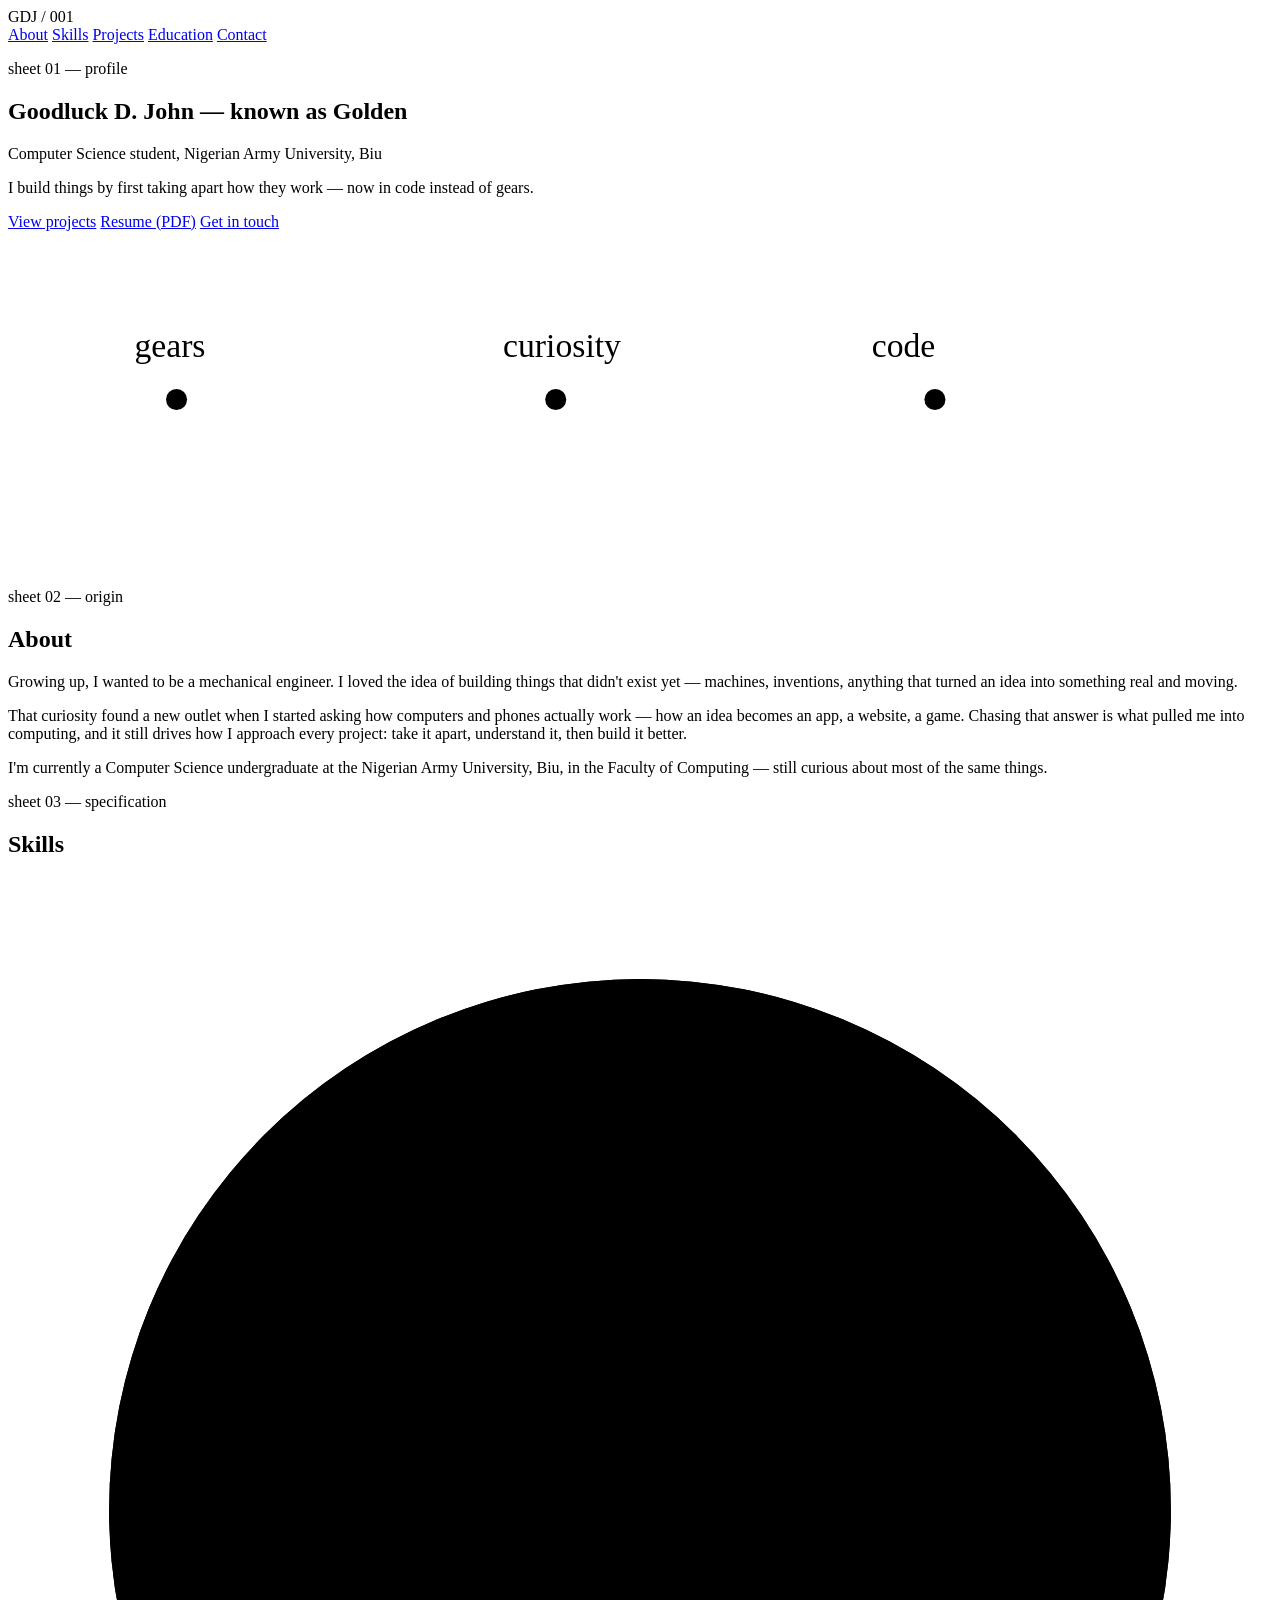
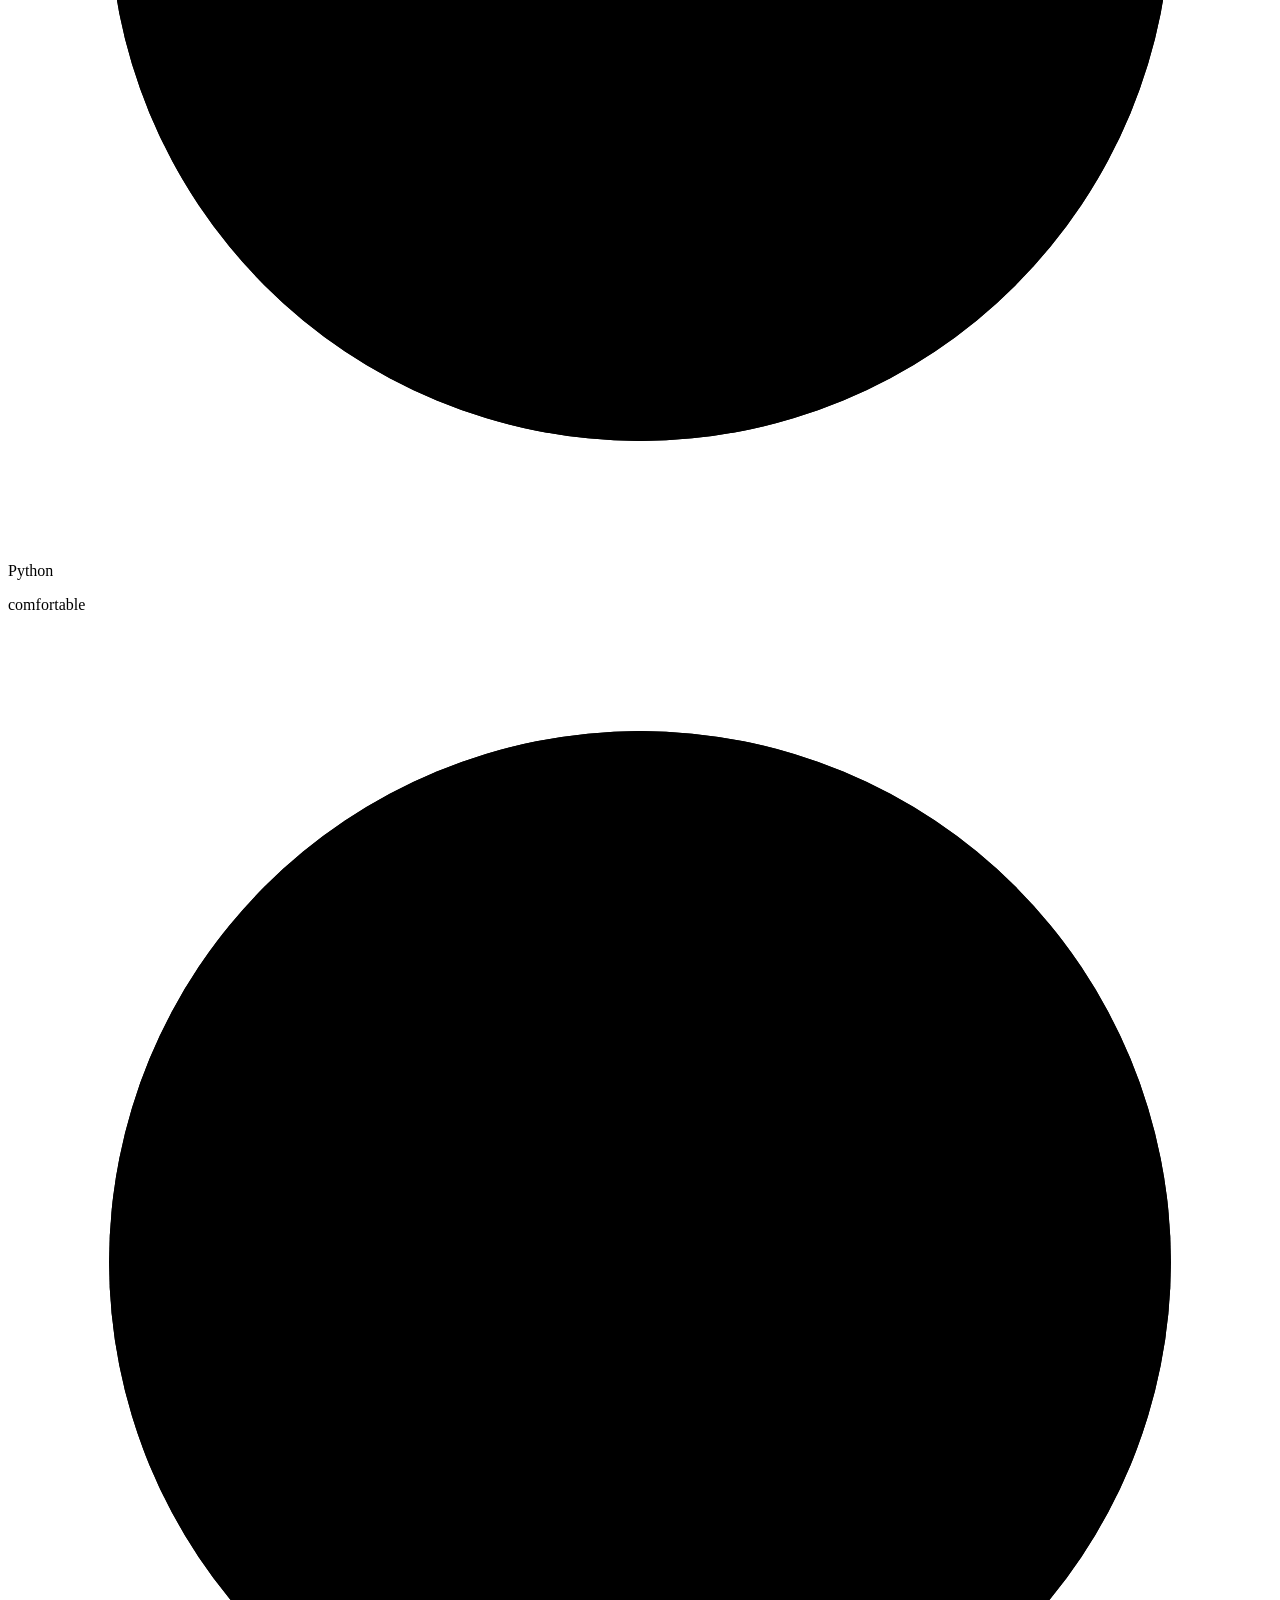
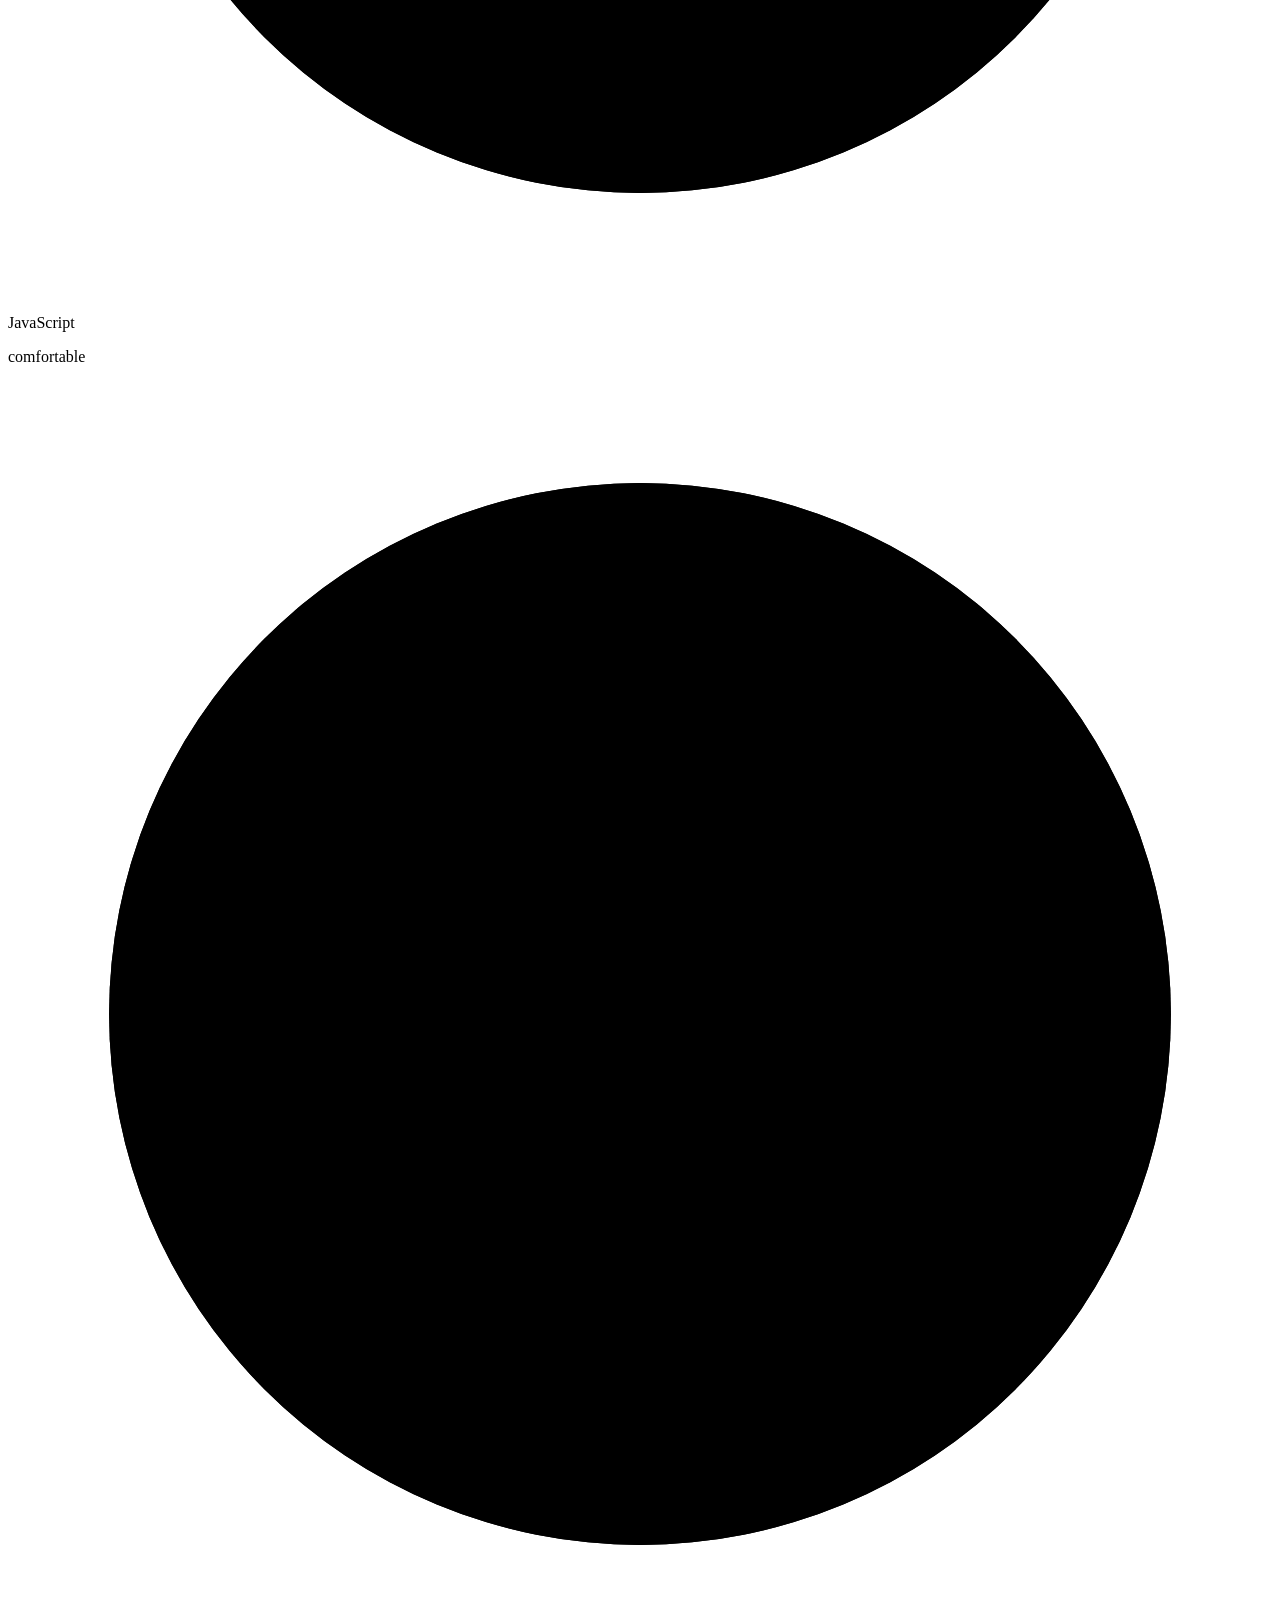
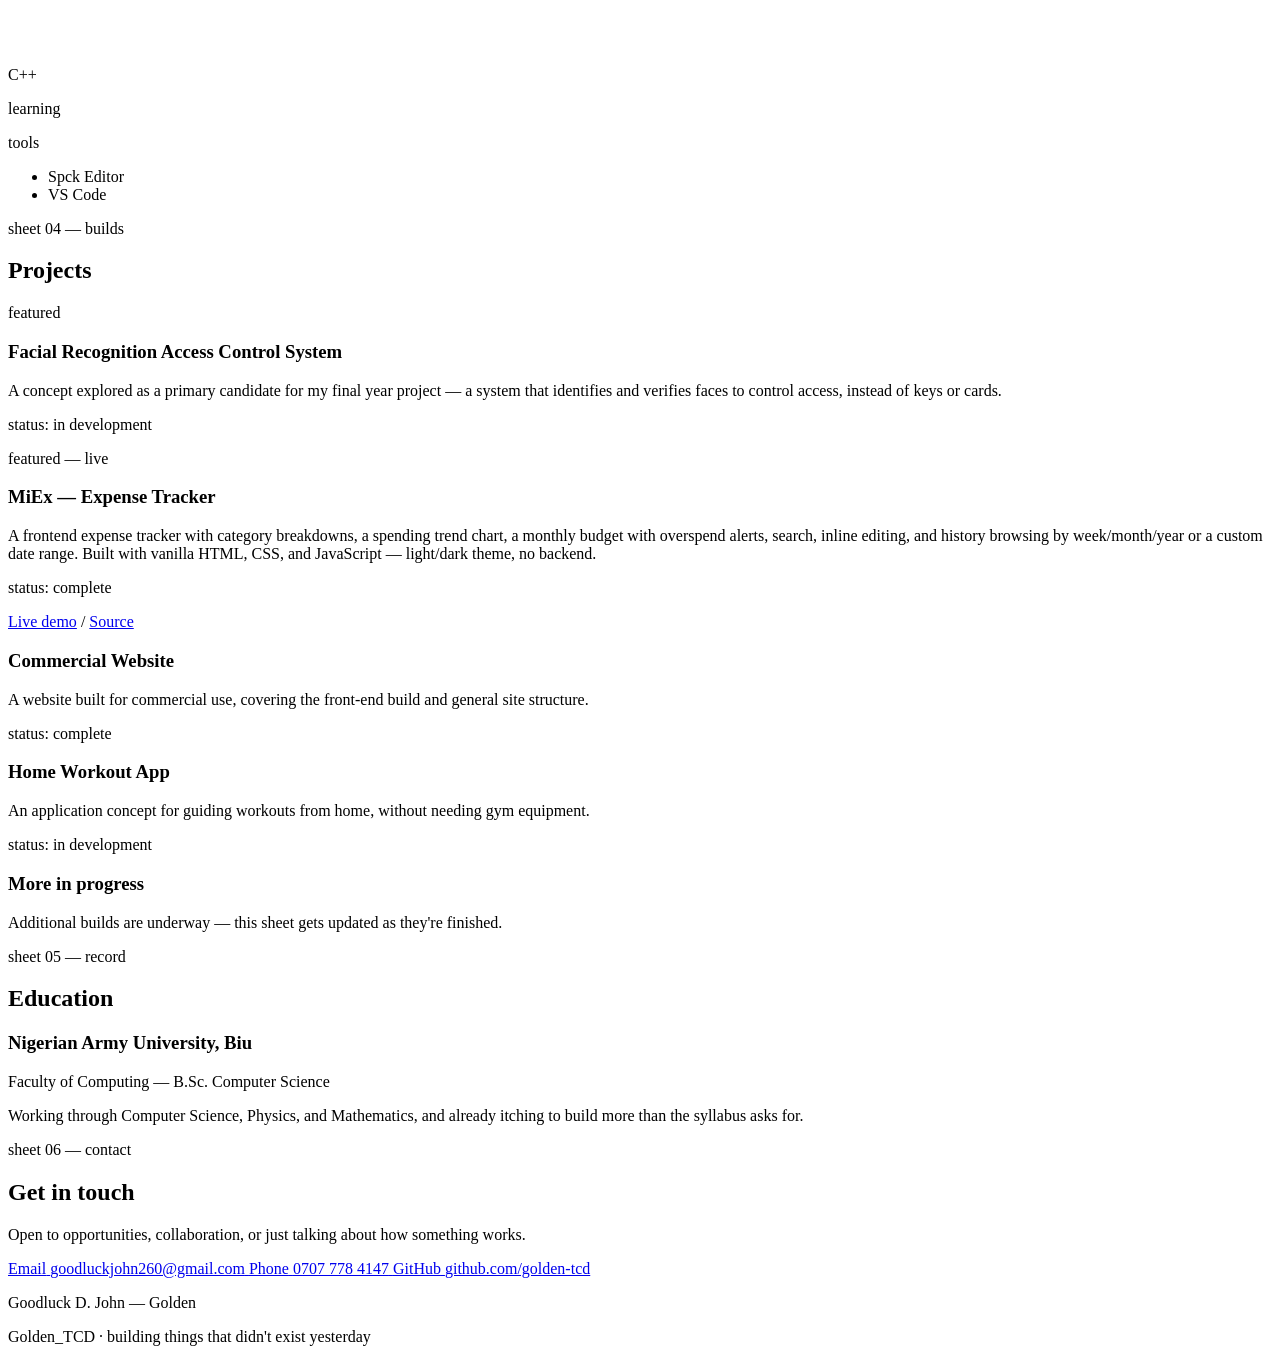
==== index.html @ 6b88036f "Update project description and footer content" ====
<!DOCTYPE html>
<html lang="en">
<head>
<meta charset="UTF-8">
<meta name="viewport" content="width=device-width, initial-scale=1.0">
<title>Goodluck D. John — Portfolio</title>
<meta name="description" content="Portfolio of Goodluck D. John (Golden), a Computer Science student at the Nigerian Army University, Biu — projects, skills, and background.">

<!-- Open Graph (WhatsApp, LinkedIn, Facebook link previews) -->
<meta property="og:type" content="website">
<meta property="og:title" content="Goodluck D. John — Portfolio">
<meta property="og:description" content="Computer Science student at NAU Biu. I build things by first taking apart how they work.">
<meta property="og:image" content="https://golden-tcd.github.io/Golden---Portfolio-/social-preview.png">
<meta property="og:url" content="https://golden-tcd.github.io/Golden---Portfolio-/">

<!-- Twitter/X card -->
<meta name="twitter:card" content="summary_large_image">
<meta name="twitter:title" content="Goodluck D. John — Portfolio">
<meta name="twitter:description" content="Computer Science student at NAU Biu. I build things by first taking apart how they work.">
<meta name="twitter:image" content="https://golden-tcd.github.io/Golden---Portfolio-/social-preview.png">

<link rel="icon" type="image/svg+xml" href="favicon.svg">

<link rel="preconnect" href="https://fonts.googleapis.com">
<link href="https://fonts.googleapis.com/css2?family=Space+Grotesk:wght@400;500;600;700&family=IBM+Plex+Sans:wght@400;500;600&family=IBM+Plex+Mono:wght@400;500&display=swap" rel="stylesheet">
<link rel="stylesheet" href="style.css">
</head>
<body>

<div class="grid-bg" aria-hidden="true"></div>

<header class="site-header">
  <span class="sheet-id">GDJ / 001</span>
  <nav class="site-nav">
    <a href="#about">About</a>
    <a href="#skills">Skills</a>
    <a href="#projects">Projects</a>
    <a href="#education">Education</a>
    <a href="#contact">Contact</a>
  </nav>
</header>

<main>

  <!-- HERO -->
  <section class="hero sheet" id="top">
    <p class="spec-label">sheet 01 — profile</p>
    <h1 class="hero-name">
      Goodluck D. John
      <span class="hero-alias">— known as Golden</span>
    </h1>
    <p class="hero-role">Computer Science student, Nigerian Army University, Biu</p>
    <p class="hero-tagline">I build things by first taking apart how they work — now in code instead of gears.</p>
    <div class="hero-actions">
      <a href="#projects" class="btn btn-primary">View projects</a>
      <a href="resume.pdf" class="btn btn-ghost" target="_blank" rel="noopener">Resume (PDF)</a>
      <a href="#contact" class="btn btn-ghost">Get in touch</a>
    </div>
    <svg class="hero-diagram" viewBox="0 0 600 160" aria-hidden="true">
      <line x1="0" y1="80" x2="600" y2="80" class="draw-line" />
      <circle cx="80" cy="80" r="5" class="draw-node" style="animation-delay:.6s"/>
      <circle cx="260" cy="80" r="5" class="draw-node" style="animation-delay:.9s"/>
      <circle cx="440" cy="80" r="5" class="draw-node" style="animation-delay:1.2s"/>
      <text x="60" y="60" class="draw-text" style="animation-delay:.6s">gears</text>
      <text x="235" y="60" class="draw-text" style="animation-delay:.9s">curiosity</text>
      <text x="410" y="60" class="draw-text" style="animation-delay:1.2s">code</text>
    </svg>
  </section>

  <!-- ABOUT -->
  <section class="sheet" id="about">
    <p class="spec-label">sheet 02 — origin</p>
    <h2>About</h2>
    <div class="about-body">
      <p>Growing up, I wanted to be a mechanical engineer. I loved the idea of building things that didn't exist yet — machines, inventions, anything that turned an idea into something real and moving.</p>
      <p>That curiosity found a new outlet when I started asking how computers and phones actually work — how an idea becomes an app, a website, a game. Chasing that answer is what pulled me into computing, and it still drives how I approach every project: take it apart, understand it, then build it better.</p>
      <p>I'm currently a Computer Science undergraduate at the Nigerian Army University, Biu, in the Faculty of Computing — still curious about most of the same things.</p>
    </div>
  </section>

  <!-- SKILLS -->
  <section class="sheet" id="skills">
    <p class="spec-label">sheet 03 — specification</p>
    <h2>Skills</h2>
    <div class="skill-grid">
      <div class="skill-item">
        <svg class="skill-ring" viewBox="0 0 100 100" aria-hidden="true">
          <circle class="ring-track" cx="50" cy="50" r="42"/>
          <circle class="ring-fill" cx="50" cy="50" r="42" stroke-dasharray="264" stroke-dashoffset="53"/>
        </svg>
        <p class="skill-name">Python</p>
        <p class="skill-status">comfortable</p>
      </div>
      <div class="skill-item">
        <svg class="skill-ring" viewBox="0 0 100 100" aria-hidden="true">
          <circle class="ring-track" cx="50" cy="50" r="42"/>
          <circle class="ring-fill" cx="50" cy="50" r="42" stroke-dasharray="264" stroke-dashoffset="66"/>
        </svg>
        <p class="skill-name">JavaScript</p>
        <p class="skill-status">comfortable</p>
      </div>
      <div class="skill-item">
        <svg class="skill-ring" viewBox="0 0 100 100" aria-hidden="true">
          <circle class="ring-track" cx="50" cy="50" r="42"/>
          <circle class="ring-fill" cx="50" cy="50" r="42" stroke-dasharray="264" stroke-dashoffset="172"/>
        </svg>
        <p class="skill-name">C++</p>
        <p class="skill-status">learning</p>
      </div>
    </div>
    <p class="spec-label spec-label-sub">tools</p>
    <ul class="tool-list">
      <li>Spck Editor</li>
      <li>VS Code</li>
    </ul>
  </section>

  <!-- PROJECTS -->
  <section class="sheet" id="projects">
    <p class="spec-label">sheet 04 — builds</p>
    <h2>Projects</h2>
    <div class="project-grid">

      <article class="project-card featured">
        <p class="project-tag">featured</p>
        <h3>Facial Recognition Access Control System</h3>
        <p>A concept explored as a primary candidate for my final year project — a system that identifies and verifies faces to control access, instead of keys or cards.</p>
        <p class="project-meta">status: in development</p>
      </article>

      <article class="project-card featured">
        <p class="project-tag">featured — live</p>
        <h3>MiEx — Expense Tracker</h3>
        <p>A frontend expense tracker with category breakdowns, a spending trend chart, a monthly budget with overspend alerts, search, inline editing, and history browsing by week/month/year or a custom date range. Built with vanilla HTML, CSS, and JavaScript — light/dark theme, no backend.</p>
        <p class="project-meta">status: complete</p>
        <p class="project-links">
          <a href="https://golden-tcd.github.io/MiEx/" target="_blank" rel="noopener">Live demo</a>
          <span class="link-sep">/</span>
          <a href="https://github.com/Golden-tcd/MiEx" target="_blank" rel="noopener">Source</a>
        </p>
      </article>

      <article class="project-card">
        <h3>Commercial Website</h3>
        <p>A website built for commercial use, covering the front-end build and general site structure.</p>
        <p class="project-meta">status: complete</p>
      </article>

      <article class="project-card">
        <h3>Home Workout App</h3>
        <p>An application concept for guiding workouts from home, without needing gym equipment.</p>
        <p class="project-meta">status: in development</p>
      </article>

      <article class="project-card project-card-more">
        <h3>More in progress</h3>
        <p>Additional builds are underway — this sheet gets updated as they're finished.</p>
      </article>

    </div>
  </section>

  <!-- EDUCATION -->
  <section class="sheet" id="education">
    <p class="spec-label">sheet 05 — record</p>
    <h2>Education</h2>
    <div class="edu-row">
      <div class="edu-mark" aria-hidden="true"></div>
      <div>
        <h3>Nigerian Army University, Biu</h3>
        <p class="project-meta">Faculty of Computing — B.Sc. Computer Science</p>
        <p>Working through Computer Science, Physics, and Mathematics, and already itching to build more than the syllabus asks for.</p>
      </div>
    </div>
  </section>

  <!-- CONTACT -->
  <section class="sheet" id="contact">
    <p class="spec-label">sheet 06 — contact</p>
    <h2>Get in touch</h2>
    <p class="contact-intro">Open to opportunities, collaboration, or just talking about how something works.</p>
    <div class="contact-grid">
      <a href="mailto:goodluckjohn260@gmail.com" class="contact-item">
        <span class="contact-label">Email</span>
        <span class="contact-value">goodluckjohn260@gmail.com</span>
      </a>
      <a href="tel:+2347077784147" class="contact-item">
        <span class="contact-label">Phone</span>
        <span class="contact-value">0707 778 4147</span>
      </a>
      <a href="https://github.com/golden-tcd" class="contact-item" target="_blank" rel="noopener">
        <span class="contact-label">GitHub</span>
        <span class="contact-value">github.com/golden-tcd</span>
      </a>
    </div>
  </section>

</main>

<footer class="site-footer">
  <p>Goodluck D. John — Golden</p>
  <p class="footer-tagline">Golden_TCD &middot; building things that didn't exist yesterday</p>
</footer>

<script src="script.js"></script>
</body>
</html>
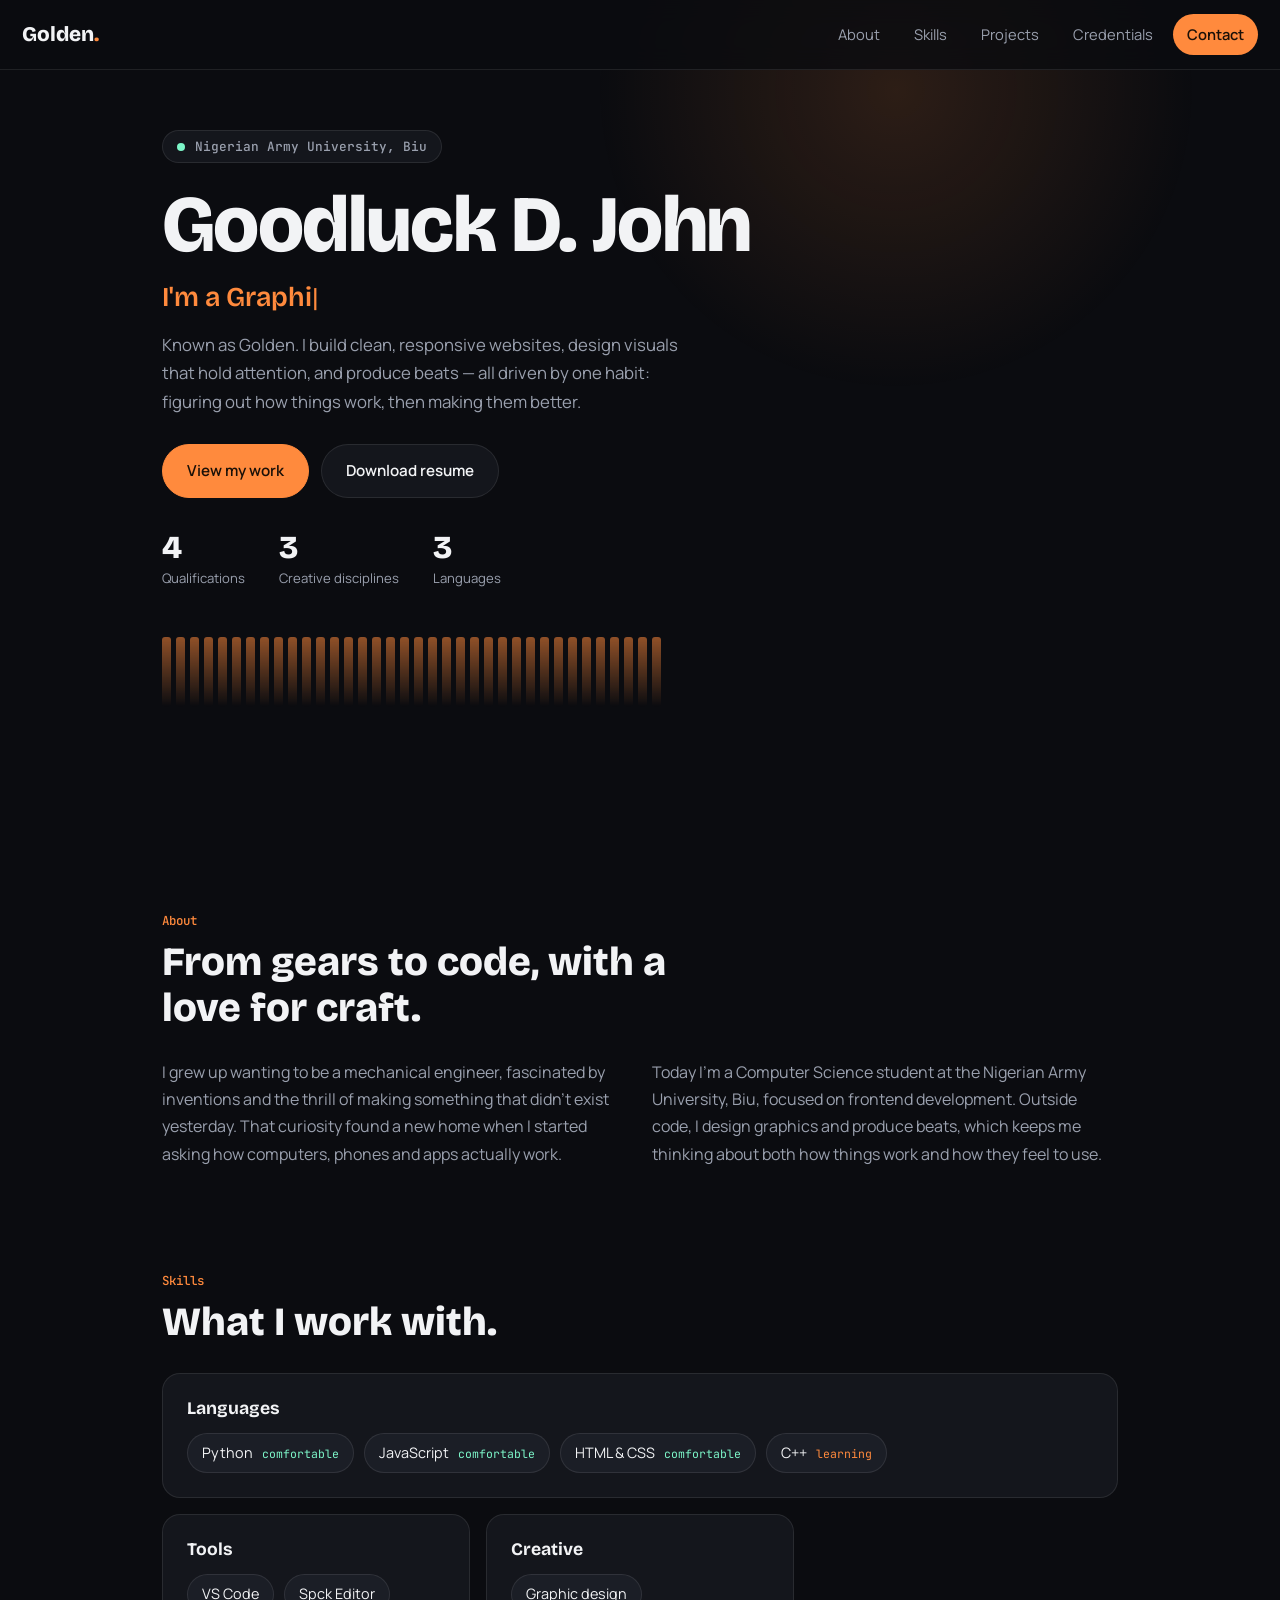
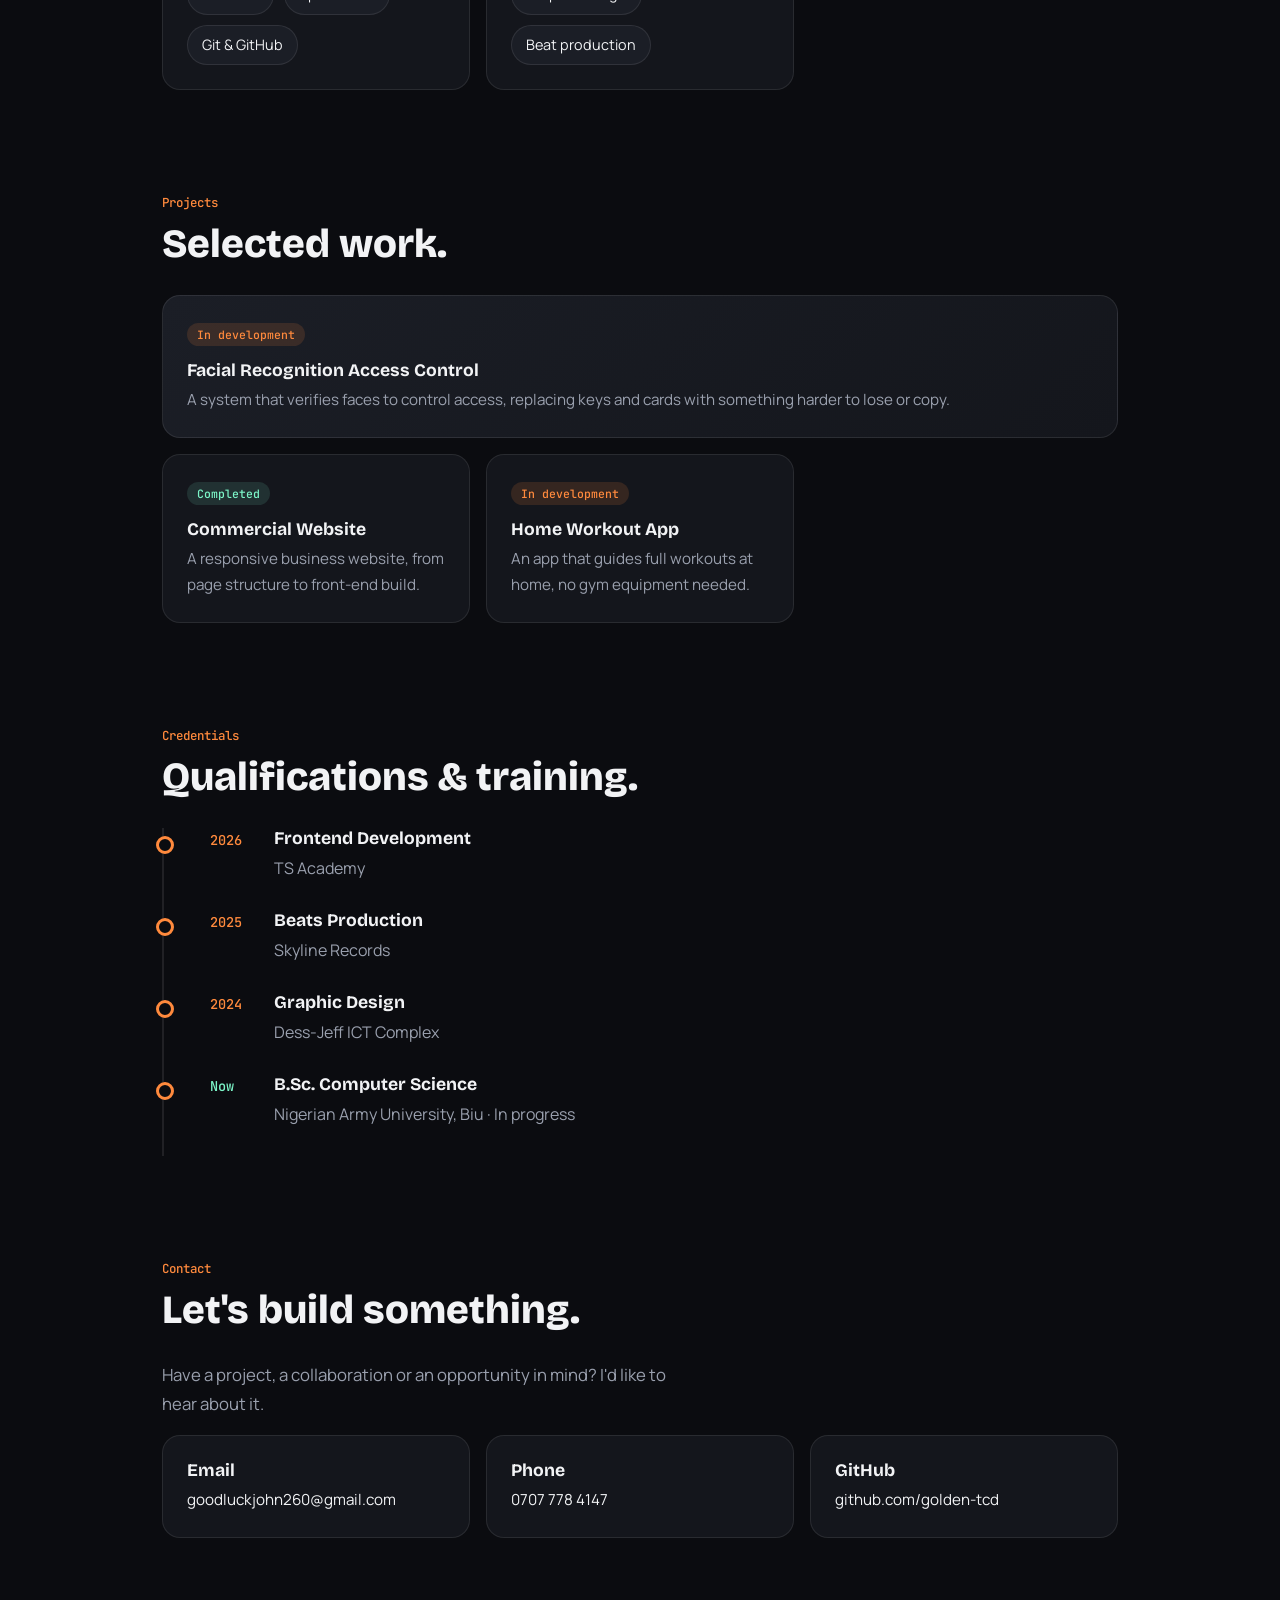
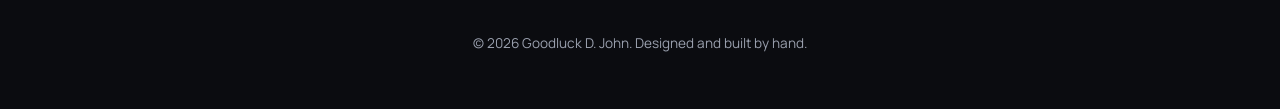
==== commit 42214b81: "Add files via upload" ====
--- a/index.html
+++ b/index.html
@@ -3,205 +3,110 @@
 <head>
 <meta charset="UTF-8">
 <meta name="viewport" content="width=device-width, initial-scale=1.0">
-<title>Goodluck D. John — Portfolio</title>
-<meta name="description" content="Portfolio of Goodluck D. John (Golden), a Computer Science student at the Nigerian Army University, Biu — projects, skills, and background.">
-
-<!-- Open Graph (WhatsApp, LinkedIn, Facebook link previews) -->
+<title>Goodluck D. John — Frontend Developer, Designer &amp; Producer</title>
+<meta name="description" content="Portfolio of Goodluck D. John (Golden): Computer Science student, frontend developer, graphic designer and beat producer.">
 <meta property="og:type" content="website">
 <meta property="og:title" content="Goodluck D. John — Portfolio">
-<meta property="og:description" content="Computer Science student at NAU Biu. I build things by first taking apart how they work.">
-<meta property="og:image" content="https://golden-tcd.github.io/Golden---Portfolio-/social-preview.png">
-<meta property="og:url" content="https://golden-tcd.github.io/Golden---Portfolio-/">
-
-<!-- Twitter/X card -->
+<meta property="og:description" content="Frontend developer, graphic designer and beat producer. Computer Science student at NAU Biu.">
+<meta property="og:image" content="https://golden-tcd.github.io/Golden-Portfolio/social-preview.png">
+<meta property="og:url" content="https://golden-tcd.github.io/Golden-Portfolio/">
 <meta name="twitter:card" content="summary_large_image">
-<meta name="twitter:title" content="Goodluck D. John — Portfolio">
-<meta name="twitter:description" content="Computer Science student at NAU Biu. I build things by first taking apart how they work.">
-<meta name="twitter:image" content="https://golden-tcd.github.io/Golden---Portfolio-/social-preview.png">
-
 <link rel="icon" type="image/svg+xml" href="favicon.svg">
-
 <link rel="preconnect" href="https://fonts.googleapis.com">
-<link href="https://fonts.googleapis.com/css2?family=Space+Grotesk:wght@400;500;600;700&family=IBM+Plex+Sans:wght@400;500;600&family=IBM+Plex+Mono:wght@400;500&display=swap" rel="stylesheet">
+<link href="https://fonts.googleapis.com/css2?family=Bricolage+Grotesque:wght@500;700;800&family=Manrope:wght@400;500;600&family=JetBrains+Mono:wght@400;500&display=swap" rel="stylesheet">
 <link rel="stylesheet" href="style.css">
 </head>
 <body>
+<div class="glow" aria-hidden="true"></div>
 
-<div class="grid-bg" aria-hidden="true"></div>
-
-<header class="site-header">
-  <span class="sheet-id">GDJ / 001</span>
-  <nav class="site-nav">
-    <a href="#about">About</a>
-    <a href="#skills">Skills</a>
-    <a href="#projects">Projects</a>
-    <a href="#education">Education</a>
-    <a href="#contact">Contact</a>
+<header class="nav">
+  <a href="#top" class="brand">Golden<span>.</span></a>
+  <button class="menu-btn" aria-label="Menu" aria-expanded="false"><span></span><span></span></button>
+  <nav class="links" id="links">
+    <a href="#about">About</a><a href="#skills">Skills</a><a href="#projects">Projects</a><a href="#certs">Credentials</a><a href="#contact" class="pill">Contact</a>
   </nav>
 </header>
 
 <main>
+<section class="hero" id="top">
+  <p class="eyebrow"><i class="dot"></i>Nigerian Army University, Biu</p>
+  <h1>Goodluck D. John</h1>
+  <p class="role">I'm a <span id="role">Frontend Developer</span><b class="caret">|</b></p>
+  <p class="lead">Known as Golden. I build clean, responsive websites, design visuals that hold attention, and produce beats — all driven by one habit: figuring out how things work, then making them better.</p>
+  <div class="actions">
+    <a href="#projects" class="btn primary">View my work</a>
+    <a href="resume.pdf" class="btn" target="_blank" rel="noopener">Download resume</a>
+  </div>
+  <div class="stats">
+    <div><strong data-n="4">0</strong><span>Qualifications</span></div>
+    <div><strong data-n="3">0</strong><span>Creative disciplines</span></div>
+    <div><strong data-n="3">0</strong><span>Languages</span></div>
+  </div>
+  <div class="wave" aria-hidden="true"></div>
+</section>
 
-  <!-- HERO -->
-  <section class="hero sheet" id="top">
-    <p class="spec-label">sheet 01 — profile</p>
-    <h1 class="hero-name">
-      Goodluck D. John
-      <span class="hero-alias">— known as Golden</span>
-    </h1>
-    <p class="hero-role">Computer Science student, Nigerian Army University, Biu</p>
-    <p class="hero-tagline">I build things by first taking apart how they work — now in code instead of gears.</p>
-    <div class="hero-actions">
-      <a href="#projects" class="btn btn-primary">View projects</a>
-      <a href="resume.pdf" class="btn btn-ghost" target="_blank" rel="noopener">Resume (PDF)</a>
-      <a href="#contact" class="btn btn-ghost">Get in touch</a>
-    </div>
-    <svg class="hero-diagram" viewBox="0 0 600 160" aria-hidden="true">
-      <line x1="0" y1="80" x2="600" y2="80" class="draw-line" />
-      <circle cx="80" cy="80" r="5" class="draw-node" style="animation-delay:.6s"/>
-      <circle cx="260" cy="80" r="5" class="draw-node" style="animation-delay:.9s"/>
-      <circle cx="440" cy="80" r="5" class="draw-node" style="animation-delay:1.2s"/>
-      <text x="60" y="60" class="draw-text" style="animation-delay:.6s">gears</text>
-      <text x="235" y="60" class="draw-text" style="animation-delay:.9s">curiosity</text>
-      <text x="410" y="60" class="draw-text" style="animation-delay:1.2s">code</text>
-    </svg>
-  </section>
+<section id="about" class="reveal">
+  <p class="tag">About</p>
+  <h2>From gears to code, with a love for craft.</h2>
+  <div class="two">
+    <p>I grew up wanting to be a mechanical engineer, fascinated by inventions and the thrill of making something that didn't exist yesterday. That curiosity found a new home when I started asking how computers, phones and apps actually work.</p>
+    <p>Today I'm a Computer Science student at the Nigerian Army University, Biu, focused on frontend development. Outside code, I design graphics and produce beats, which keeps me thinking about both how things work and how they feel to use.</p>
+  </div>
+</section>
 
-  <!-- ABOUT -->
-  <section class="sheet" id="about">
-    <p class="spec-label">sheet 02 — origin</p>
-    <h2>About</h2>
-    <div class="about-body">
-      <p>Growing up, I wanted to be a mechanical engineer. I loved the idea of building things that didn't exist yet — machines, inventions, anything that turned an idea into something real and moving.</p>
-      <p>That curiosity found a new outlet when I started asking how computers and phones actually work — how an idea becomes an app, a website, a game. Chasing that answer is what pulled me into computing, and it still drives how I approach every project: take it apart, understand it, then build it better.</p>
-      <p>I'm currently a Computer Science undergraduate at the Nigerian Army University, Biu, in the Faculty of Computing — still curious about most of the same things.</p>
-    </div>
-  </section>
+<section id="skills" class="reveal">
+  <p class="tag">Skills</p>
+  <h2>What I work with.</h2>
+  <div class="bento">
+    <div class="card wide"><h3>Languages</h3>
+      <ul class="chips"><li>Python <em>comfortable</em></li><li>JavaScript <em>comfortable</em></li><li>HTML &amp; CSS <em>comfortable</em></li><li>C++ <em class="learn">learning</em></li></ul></div>
+    <div class="card"><h3>Tools</h3>
+      <ul class="chips"><li>VS Code</li><li>Spck Editor</li><li>Git &amp; GitHub</li></ul></div>
+    <div class="card"><h3>Creative</h3>
+      <ul class="chips"><li>Graphic design</li><li>Beat production</li></ul></div>
+  </div>
+</section>
 
-  <!-- SKILLS -->
-  <section class="sheet" id="skills">
-    <p class="spec-label">sheet 03 — specification</p>
-    <h2>Skills</h2>
-    <div class="skill-grid">
-      <div class="skill-item">
-        <svg class="skill-ring" viewBox="0 0 100 100" aria-hidden="true">
-          <circle class="ring-track" cx="50" cy="50" r="42"/>
-          <circle class="ring-fill" cx="50" cy="50" r="42" stroke-dasharray="264" stroke-dashoffset="53"/>
-        </svg>
-        <p class="skill-name">Python</p>
-        <p class="skill-status">comfortable</p>
-      </div>
-      <div class="skill-item">
-        <svg class="skill-ring" viewBox="0 0 100 100" aria-hidden="true">
-          <circle class="ring-track" cx="50" cy="50" r="42"/>
-          <circle class="ring-fill" cx="50" cy="50" r="42" stroke-dasharray="264" stroke-dashoffset="66"/>
-        </svg>
-        <p class="skill-name">JavaScript</p>
-        <p class="skill-status">comfortable</p>
-      </div>
-      <div class="skill-item">
-        <svg class="skill-ring" viewBox="0 0 100 100" aria-hidden="true">
-          <circle class="ring-track" cx="50" cy="50" r="42"/>
-          <circle class="ring-fill" cx="50" cy="50" r="42" stroke-dasharray="264" stroke-dashoffset="172"/>
-        </svg>
-        <p class="skill-name">C++</p>
-        <p class="skill-status">learning</p>
-      </div>
-    </div>
-    <p class="spec-label spec-label-sub">tools</p>
-    <ul class="tool-list">
-      <li>Spck Editor</li>
-      <li>VS Code</li>
-    </ul>
-  </section>
+<section id="projects" class="reveal">
+  <p class="tag">Projects</p>
+  <h2>Selected work.</h2>
+  <div class="grid">
+    <article class="card feat"><span class="badge live">In development</span>
+      <h3>Facial Recognition Access Control</h3>
+      <p>A system that verifies faces to control access, replacing keys and cards with something harder to lose or copy.</p></article>
+    <article class="card"><span class="badge done">Completed</span>
+      <h3>Commercial Website</h3>
+      <p>A responsive business website, from page structure to front-end build.</p></article>
+    <article class="card"><span class="badge live">In development</span>
+      <h3>Home Workout App</h3>
+      <p>An app that guides full workouts at home, no gym equipment needed.</p></article>
+  </div>
+</section>
 
-  <!-- PROJECTS -->
-  <section class="sheet" id="projects">
-    <p class="spec-label">sheet 04 — builds</p>
-    <h2>Projects</h2>
-    <div class="project-grid">
+<section id="certs" class="reveal">
+  <p class="tag">Credentials</p>
+  <h2>Qualifications &amp; training.</h2>
+  <ol class="timeline">
+    <li><span class="yr">2026</span><div><h3>Frontend Development</h3><p>TS Academy</p></div></li>
+    <li><span class="yr">2025</span><div><h3>Beats Production</h3><p>Skyline Records</p></div></li>
+    <li><span class="yr">2024</span><div><h3>Graphic Design</h3><p>Dess-Jeff ICT Complex</p></div></li>
+    <li><span class="yr now">Now</span><div><h3>B.Sc. Computer Science</h3><p>Nigerian Army University, Biu · In progress</p></div></li>
+  </ol>
+</section>
 
-      <article class="project-card featured">
-        <p class="project-tag">featured</p>
-        <h3>Facial Recognition Access Control System</h3>
-        <p>A concept explored as a primary candidate for my final year project — a system that identifies and verifies faces to control access, instead of keys or cards.</p>
-        <p class="project-meta">status: in development</p>
-      </article>
-
-      <article class="project-card featured">
-        <p class="project-tag">featured — live</p>
-        <h3>MiEx — Expense Tracker</h3>
-        <p>A frontend expense tracker with category breakdowns, a spending trend chart, a monthly budget with overspend alerts, search, inline editing, and history browsing by week/month/year or a custom date range. Built with vanilla HTML, CSS, and JavaScript — light/dark theme, no backend.</p>
-        <p class="project-meta">status: complete</p>
-        <p class="project-links">
-          <a href="https://golden-tcd.github.io/MiEx/" target="_blank" rel="noopener">Live demo</a>
-          <span class="link-sep">/</span>
-          <a href="https://github.com/Golden-tcd/MiEx" target="_blank" rel="noopener">Source</a>
-        </p>
-      </article>
-
-      <article class="project-card">
-        <h3>Commercial Website</h3>
-        <p>A website built for commercial use, covering the front-end build and general site structure.</p>
-        <p class="project-meta">status: complete</p>
-      </article>
-
-      <article class="project-card">
-        <h3>Home Workout App</h3>
-        <p>An application concept for guiding workouts from home, without needing gym equipment.</p>
-        <p class="project-meta">status: in development</p>
-      </article>
-
-      <article class="project-card project-card-more">
-        <h3>More in progress</h3>
-        <p>Additional builds are underway — this sheet gets updated as they're finished.</p>
-      </article>
-
-    </div>
-  </section>
-
-  <!-- EDUCATION -->
-  <section class="sheet" id="education">
-    <p class="spec-label">sheet 05 — record</p>
-    <h2>Education</h2>
-    <div class="edu-row">
-      <div class="edu-mark" aria-hidden="true"></div>
-      <div>
-        <h3>Nigerian Army University, Biu</h3>
-        <p class="project-meta">Faculty of Computing — B.Sc. Computer Science</p>
-        <p>Working through Computer Science, Physics, and Mathematics, and already itching to build more than the syllabus asks for.</p>
-      </div>
-    </div>
-  </section>
-
-  <!-- CONTACT -->
-  <section class="sheet" id="contact">
-    <p class="spec-label">sheet 06 — contact</p>
-    <h2>Get in touch</h2>
-    <p class="contact-intro">Open to opportunities, collaboration, or just talking about how something works.</p>
-    <div class="contact-grid">
-      <a href="mailto:goodluckjohn260@gmail.com" class="contact-item">
-        <span class="contact-label">Email</span>
-        <span class="contact-value">goodluckjohn260@gmail.com</span>
-      </a>
-      <a href="tel:+2347077784147" class="contact-item">
-        <span class="contact-label">Phone</span>
-        <span class="contact-value">0707 778 4147</span>
-      </a>
-      <a href="https://github.com/golden-tcd" class="contact-item" target="_blank" rel="noopener">
-        <span class="contact-label">GitHub</span>
-        <span class="contact-value">github.com/golden-tcd</span>
-      </a>
-    </div>
-  </section>
-
+<section id="contact" class="reveal">
+  <p class="tag">Contact</p>
+  <h2>Let's build something.</h2>
+  <p class="lead">Have a project, a collaboration or an opportunity in mind? I'd like to hear about it.</p>
+  <div class="grid">
+    <a class="card link" href="mailto:goodluckjohn260@gmail.com"><h3>Email</h3><p>goodluckjohn260@gmail.com</p></a>
+    <a class="card link" href="tel:+2347077784147"><h3>Phone</h3><p>0707 778 4147</p></a>
+    <a class="card link" href="https://github.com/golden-tcd" target="_blank" rel="noopener"><h3>GitHub</h3><p>github.com/golden-tcd</p></a>
+  </div>
+</section>
 </main>
 
-<footer class="site-footer">
-  <p>Goodluck D. John — Golden</p>
-  <p class="footer-tagline">Golden_TCD &middot; building things that didn't exist yesterday</p>
-</footer>
-
+<footer><p>© <span id="yr">2026</span> Goodluck D. John. Designed and built by hand.</p></footer>
 <script src="script.js"></script>
 </body>
 </html>
--- a/style.css
+++ b/style.css
@@ -0,0 +1,79 @@
+:root{--bg:#0B0C10;--s1:#14161C;--s2:#1B1E26;--bd:rgba(255,255,255,.09);--tx:#F2F3F5;--mu:#9AA0AE;--ac:#FF8A3D;--mint:#7CF5C8;
+--hd:'Bricolage Grotesque',sans-serif;--bo:'Manrope',sans-serif;--mo:'JetBrains Mono',monospace}
+*{box-sizing:border-box}html{scroll-behavior:smooth;scroll-padding-top:72px}
+body{margin:0;background:var(--bg);color:var(--tx);font:16px/1.7 var(--bo);overflow-x:hidden}
+a{color:inherit;text-decoration:none}
+.glow{position:fixed;inset:0;pointer-events:none;z-index:-1;background:radial-gradient(500px circle at var(--x,70%) var(--y,10%),rgba(255,138,61,.14),transparent 60%)}
+
+/* nav */
+.nav{position:fixed;top:0;left:0;right:0;z-index:50;display:flex;justify-content:space-between;align-items:center;padding:14px 22px;background:rgba(11,12,16,.8);-webkit-backdrop-filter:blur(12px);backdrop-filter:blur(12px);border-bottom:1px solid var(--bd)}
+.brand{font:800 1.3rem var(--hd)}.brand span{color:var(--ac)}
+.links{display:flex;gap:6px;align-items:center}
+.links a{padding:8px 14px;color:var(--mu);font-size:.92rem;border-radius:99px;transition:color .2s}
+.links a:hover,.links a.on{color:var(--tx)}
+.links .pill{background:var(--ac);color:#1a1008;font-weight:600}.links .pill:hover{color:#1a1008}
+.menu-btn{display:none;background:none;border:0;padding:10px;cursor:pointer}
+.menu-btn span{display:block;width:24px;height:2px;background:var(--tx);margin:5px 0;transition:transform .25s}
+.menu-btn[aria-expanded=true] span:first-child{transform:translateY(3.5px) rotate(45deg)}
+.menu-btn[aria-expanded=true] span:last-child{transform:translateY(-3.5px) rotate(-45deg)}
+
+/* layout */
+main{max-width:1000px;margin:0 auto;padding:0 22px}
+section{padding:84px 0 20px}
+.tag{font:500 .78rem var(--mo);color:var(--ac);margin:0 0 10px}
+h2{font:800 clamp(1.7rem,5vw,2.5rem)/1.15 var(--hd);margin:0 0 28px;max-width:20ch}
+h3{font:700 1.1rem var(--hd);margin:0 0 6px}
+.lead{color:var(--mu);max-width:54ch;font-size:1.05rem}
+
+/* hero */
+.hero{padding-top:130px;position:relative;min-height:92vh}
+.eyebrow{display:inline-flex;align-items:center;gap:10px;font:500 .8rem var(--mo);color:var(--mu);border:1px solid var(--bd);padding:7px 14px;border-radius:99px;background:var(--s1);margin:0 0 22px}
+.dot{width:8px;height:8px;border-radius:50%;background:var(--mint);animation:pulse 2s infinite}
+h1{font:800 clamp(2.5rem,10vw,5rem)/1.02 var(--hd);margin:0 0 14px;letter-spacing:-.02em}
+.role{font:600 clamp(1.2rem,4vw,1.7rem) var(--hd);margin:0 0 18px;color:var(--ac)}
+.caret{animation:blink 1s steps(1) infinite;font-weight:400}
+.actions{display:flex;gap:12px;flex-wrap:wrap;margin:28px 0}
+.btn{padding:13px 24px;border-radius:99px;border:1px solid var(--bd);font-weight:600;font-size:.95rem;background:var(--s1);transition:transform .2s,border-color .2s}
+.btn:hover{transform:translateY(-2px);border-color:var(--ac)}
+.btn.primary{background:var(--ac);color:#1a1008;border-color:var(--ac)}
+.stats{display:flex;gap:34px;flex-wrap:wrap;margin-top:34px}
+.stats strong{display:block;font:800 2rem/1 var(--hd)}.stats span{font-size:.82rem;color:var(--mu)}
+.wave{display:flex;align-items:flex-end;gap:5px;height:70px;margin-top:46px;opacity:.55}
+.wave i{flex:1;max-width:9px;background:linear-gradient(var(--ac),transparent);border-radius:3px;height:100%;transform-origin:bottom;animation:bar 1.3s ease-in-out infinite alternate}
+
+/* cards */
+.two{display:grid;grid-template-columns:repeat(auto-fit,minmax(260px,1fr));gap:24px;color:var(--mu)}.two p{margin:0}
+.bento,.grid{display:grid;grid-template-columns:repeat(auto-fit,minmax(240px,1fr));gap:16px}
+.card{background:var(--s1);border:1px solid var(--bd);border-radius:18px;padding:24px;position:relative;transition:transform .25s,border-color .25s}
+.card:hover{transform:translateY(-4px);border-color:rgba(255,138,61,.5)}
+.card p{margin:0;color:var(--mu);font-size:.95rem}
+.card.wide{grid-column:1/-1}.card.feat{grid-column:1/-1;background:linear-gradient(135deg,var(--s2),var(--s1))}
+.link p{color:var(--tx);word-break:break-all}
+.chips{list-style:none;padding:0;margin:14px 0 0;display:flex;flex-wrap:wrap;gap:10px}
+.chips li{background:var(--s2);border:1px solid var(--bd);padding:7px 14px;border-radius:99px;font-size:.9rem}
+.chips em{font:400 .72rem var(--mo);color:var(--mint);margin-left:6px;font-style:normal}.chips em.learn{color:var(--ac)}
+.badge{display:inline-block;font:500 .72rem var(--mo);padding:4px 10px;border-radius:99px;margin-bottom:14px}
+.badge.live{background:rgba(255,138,61,.14);color:var(--ac)}.badge.done{background:rgba(124,245,200,.12);color:var(--mint)}
+
+/* timeline */
+.timeline{list-style:none;margin:0;padding:0 0 0 20px;border-left:2px solid var(--bd)}
+.timeline li{position:relative;display:flex;gap:20px;padding:0 0 28px 26px}
+.timeline li::before{content:"";position:absolute;left:-28px;top:8px;width:12px;height:12px;border-radius:50%;background:var(--bg);border:3px solid var(--ac)}
+.yr{font:500 .85rem var(--mo);color:var(--ac);min-width:44px;padding-top:3px}.yr.now{color:var(--mint)}
+.timeline p{margin:0;color:var(--mu)}
+
+footer{text-align:center;color:var(--mu);font-size:.85rem;padding:60px 22px 40px}
+
+/* motion */
+.reveal{opacity:0;transform:translateY(24px);transition:opacity .7s,transform .7s}.reveal.in{opacity:1;transform:none}
+@keyframes bar{from{transform:scaleY(.15)}to{transform:scaleY(1)}}
+@keyframes blink{50%{opacity:0}}
+@keyframes pulse{50%{box-shadow:0 0 0 6px rgba(124,245,200,.15)}}
+@media (prefers-reduced-motion:reduce){*{animation:none!important;transition:none!important}.reveal{opacity:1;transform:none}}
+
+@media(max-width:700px){
+.menu-btn{display:block}
+.links{position:fixed;top:57px;left:0;right:0;flex-direction:column;align-items:stretch;background:var(--bg);padding:12px 22px 22px;border-bottom:1px solid var(--bd);transform:translateY(-130%);transition:transform .3s}
+.links.open{transform:none}.links a{padding:13px 8px;font-size:1rem}.links .pill{text-align:center;margin-top:8px}
+section{padding-top:64px}.hero{padding-top:110px}
+}
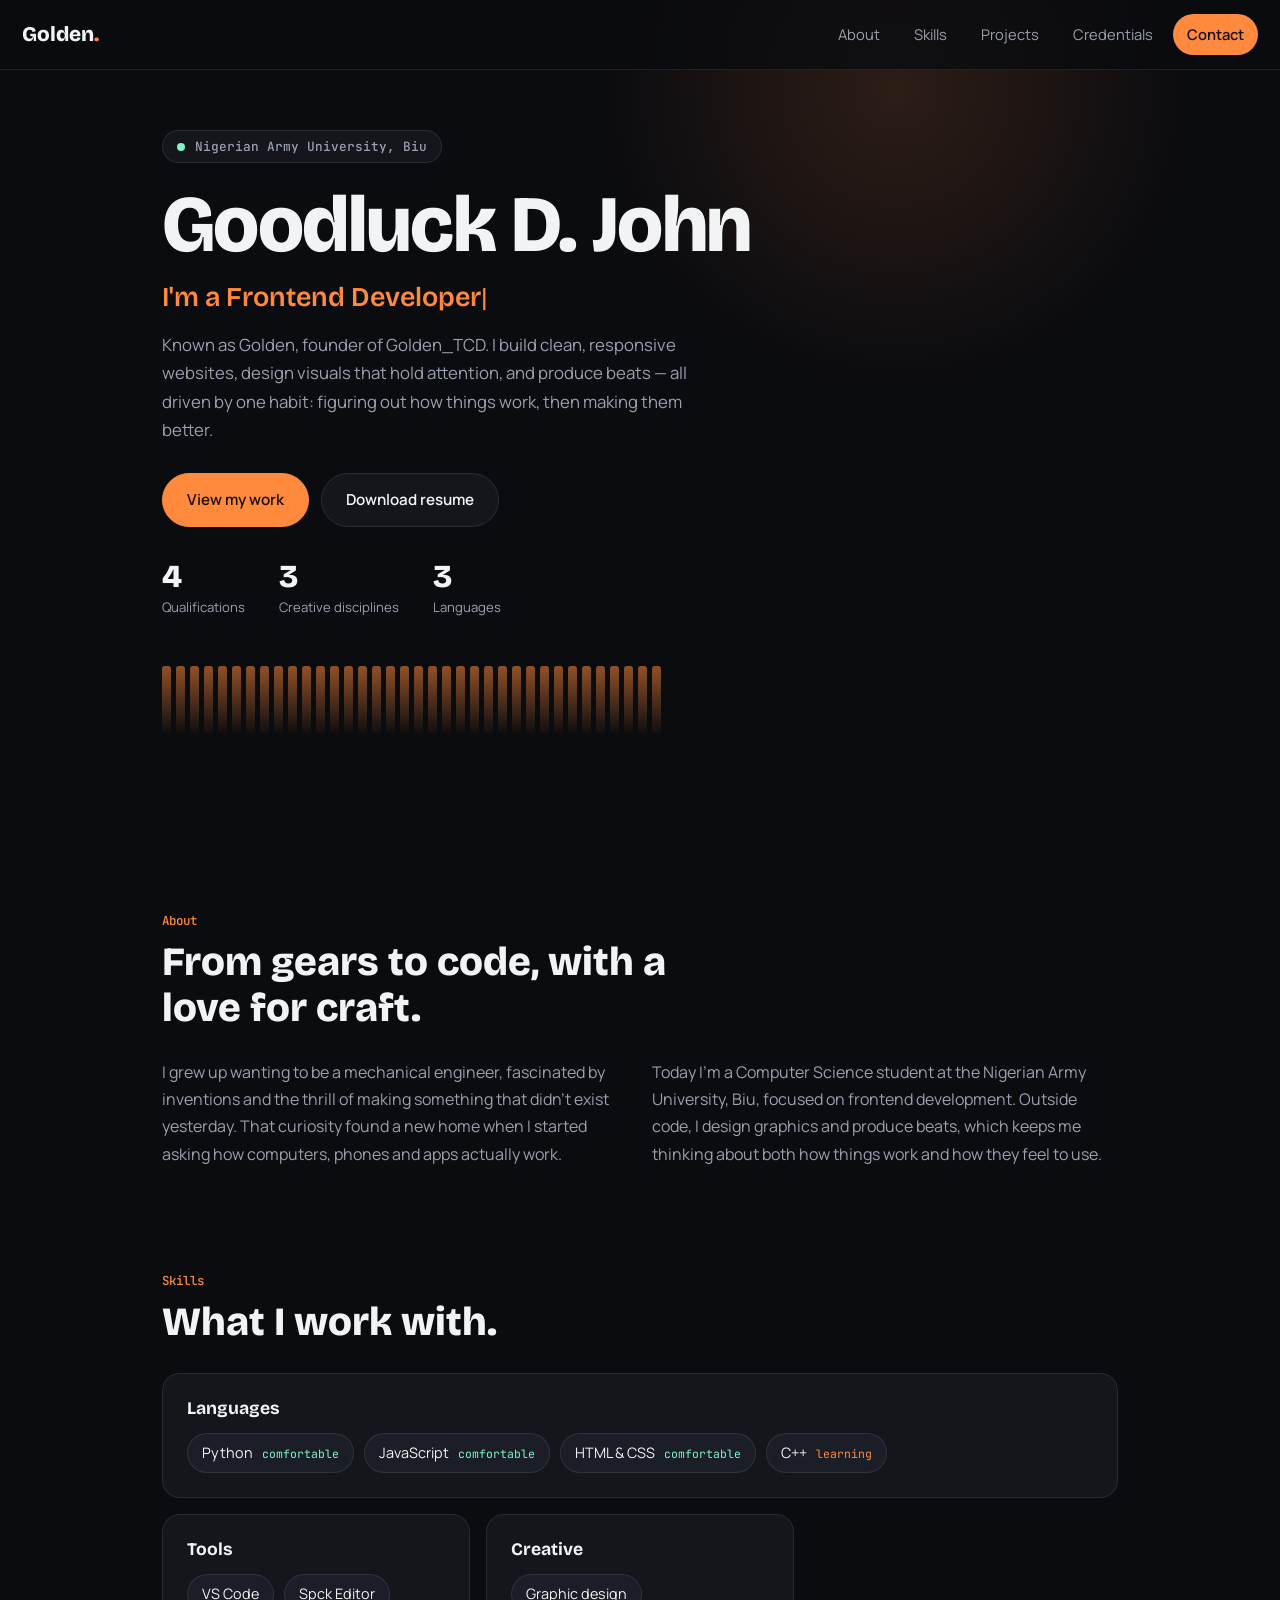
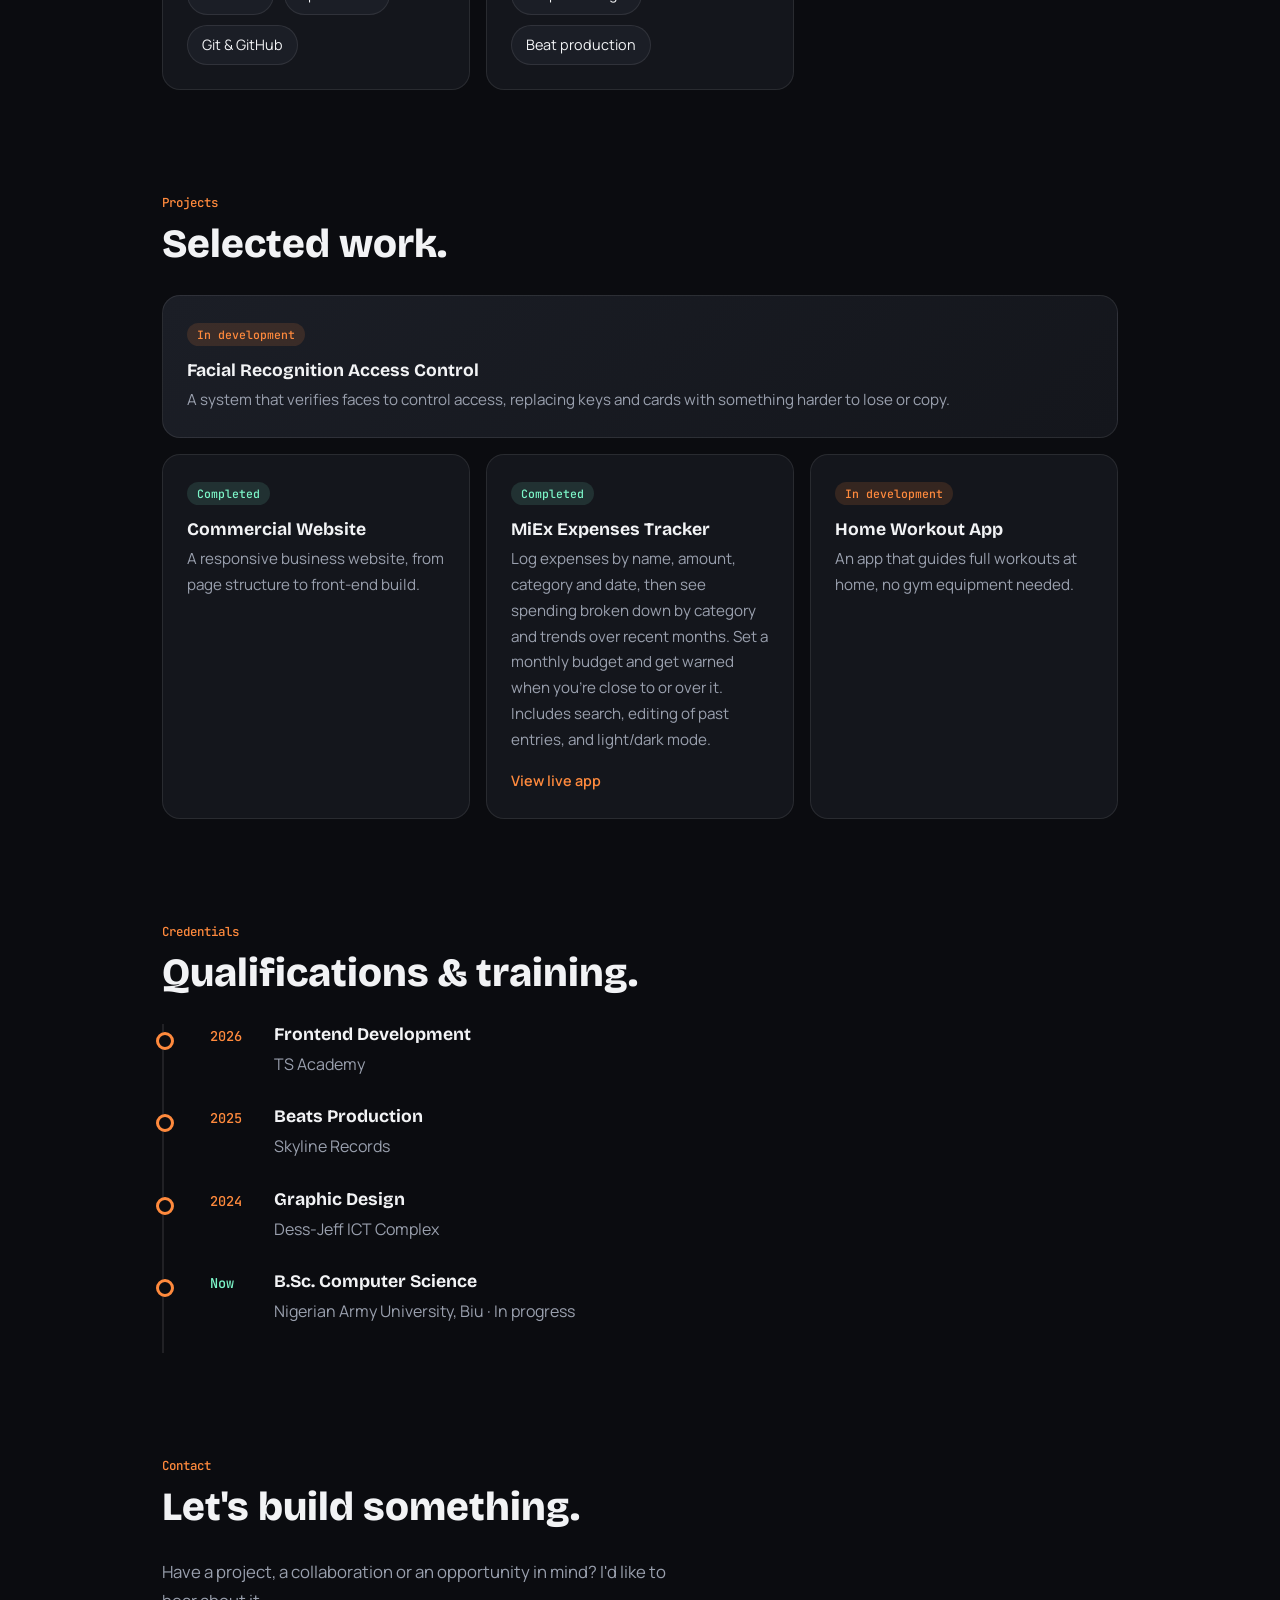
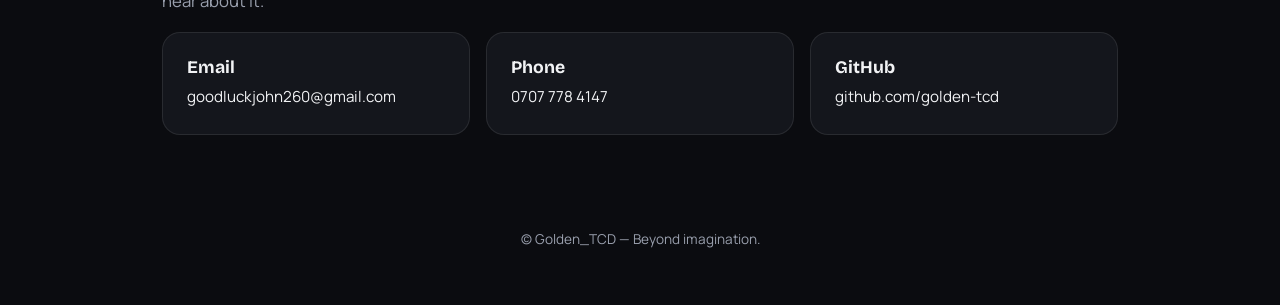
==== commit d2d48ee3: "Add files via upload" ====
--- a/index.html
+++ b/index.html
@@ -32,7 +32,7 @@
   <p class="eyebrow"><i class="dot"></i>Nigerian Army University, Biu</p>
   <h1>Goodluck D. John</h1>
   <p class="role">I'm a <span id="role">Frontend Developer</span><b class="caret">|</b></p>
-  <p class="lead">Known as Golden. I build clean, responsive websites, design visuals that hold attention, and produce beats — all driven by one habit: figuring out how things work, then making them better.</p>
+  <p class="lead">Known as Golden, founder of Golden_TCD. I build clean, responsive websites, design visuals that hold attention, and produce beats — all driven by one habit: figuring out how things work, then making them better.</p>
   <div class="actions">
     <a href="#projects" class="btn primary">View my work</a>
     <a href="resume.pdf" class="btn" target="_blank" rel="noopener">Download resume</a>
@@ -77,6 +77,10 @@
     <article class="card"><span class="badge done">Completed</span>
       <h3>Commercial Website</h3>
       <p>A responsive business website, from page structure to front-end build.</p></article>
+    <article class="card"><span class="badge done">Completed</span>
+      <h3>MiEx Expenses Tracker</h3>
+      <p>Log expenses by name, amount, category and date, then see spending broken down by category and trends over recent months. Set a monthly budget and get warned when you're close to or over it. Includes search, editing of past entries, and light/dark mode.</p>
+      <a class="more" href="https://golden-tcd.github.io/MiEx/" target="_blank" rel="noopener">View live app</a></article>
     <article class="card"><span class="badge live">In development</span>
       <h3>Home Workout App</h3>
       <p>An app that guides full workouts at home, no gym equipment needed.</p></article>
@@ -106,7 +110,7 @@
 </section>
 </main>
 
-<footer><p>© <span id="yr">2026</span> Goodluck D. John. Designed and built by hand.</p></footer>
+<footer><p>© Golden_TCD — Beyond imagination.</p></footer>
 <script src="script.js"></script>
 </body>
 </html>
--- a/style.css
+++ b/style.css
@@ -49,6 +49,8 @@
 .card p{margin:0;color:var(--mu);font-size:.95rem}
 .card.wide{grid-column:1/-1}.card.feat{grid-column:1/-1;background:linear-gradient(135deg,var(--s2),var(--s1))}
 .link p{color:var(--tx);word-break:break-all}
+.more{display:inline-block;margin-top:16px;font-weight:600;font-size:.9rem;color:var(--ac);border-bottom:1px solid transparent;transition:border-color .2s}
+.more:hover{border-color:var(--ac)}
 .chips{list-style:none;padding:0;margin:14px 0 0;display:flex;flex-wrap:wrap;gap:10px}
 .chips li{background:var(--s2);border:1px solid var(--bd);padding:7px 14px;border-radius:99px;font-size:.9rem}
 .chips em{font:400 .72rem var(--mo);color:var(--mint);margin-left:6px;font-style:normal}.chips em.learn{color:var(--ac)}
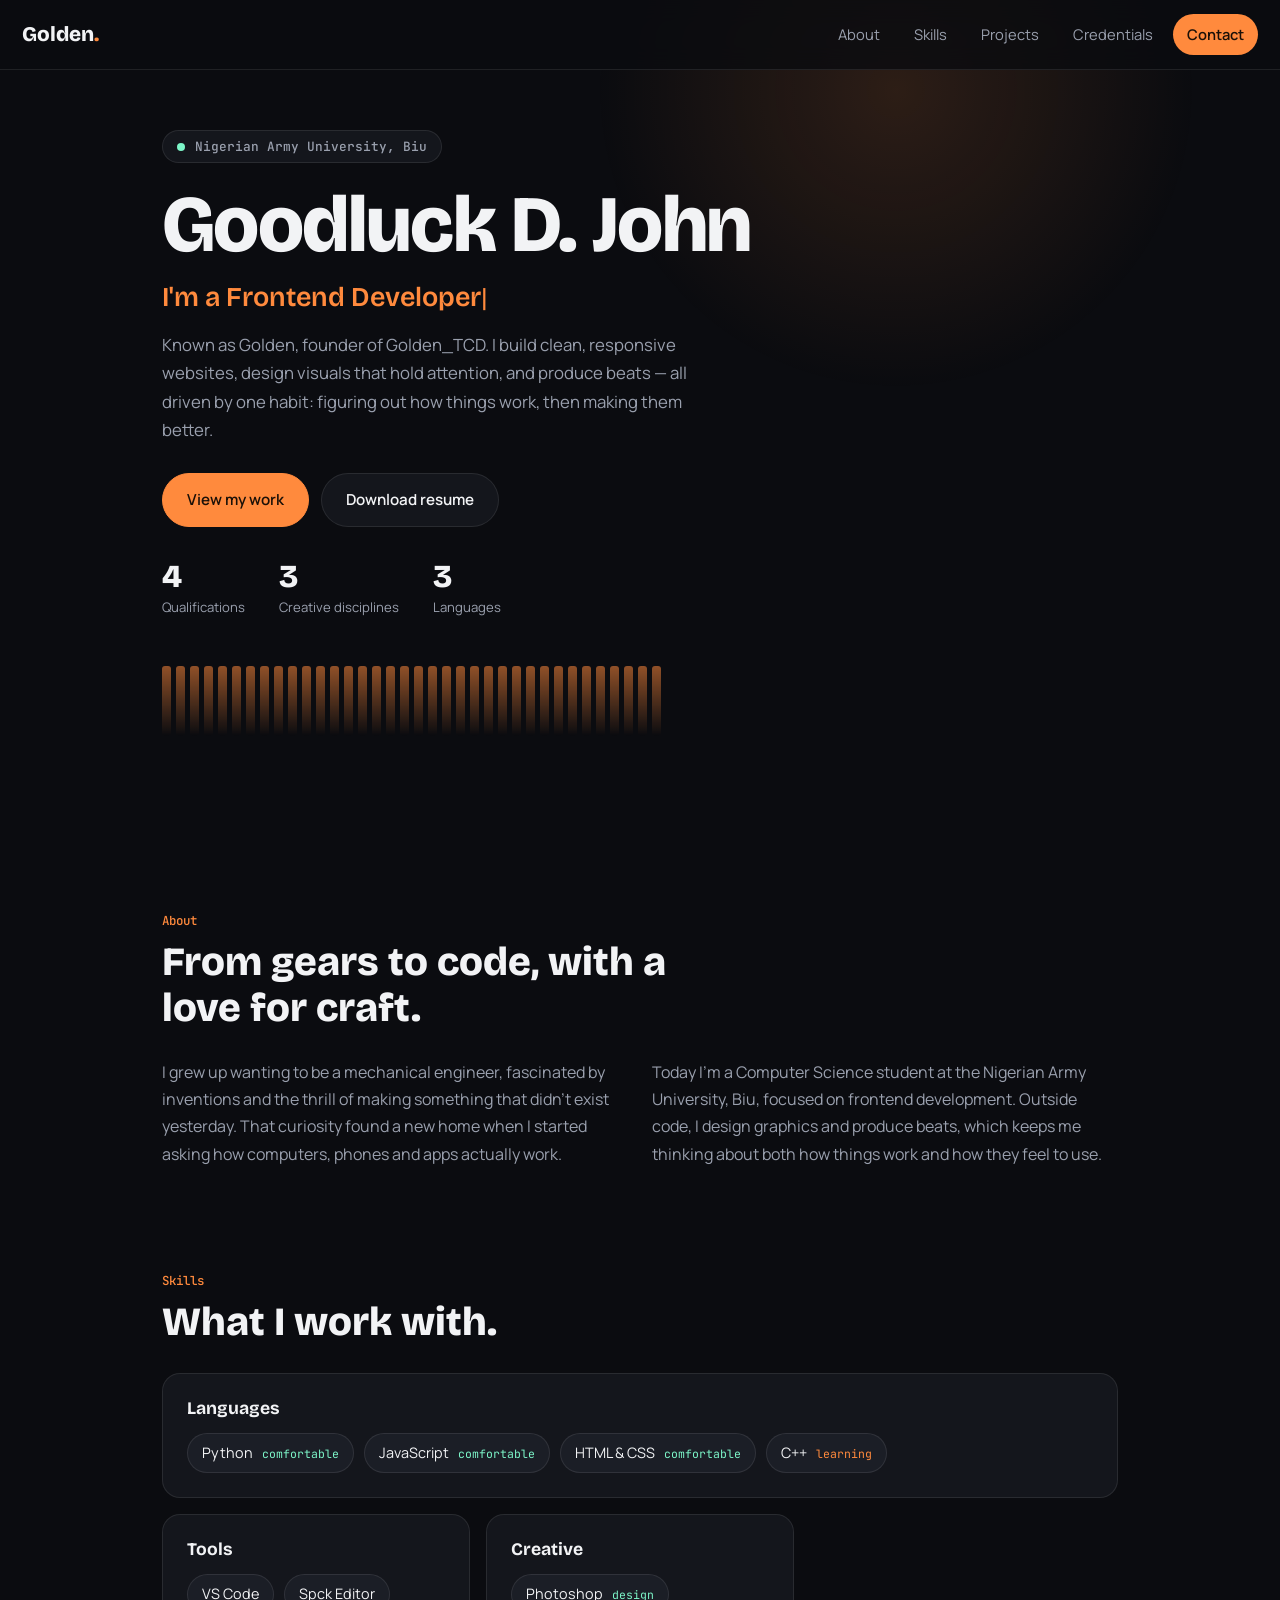
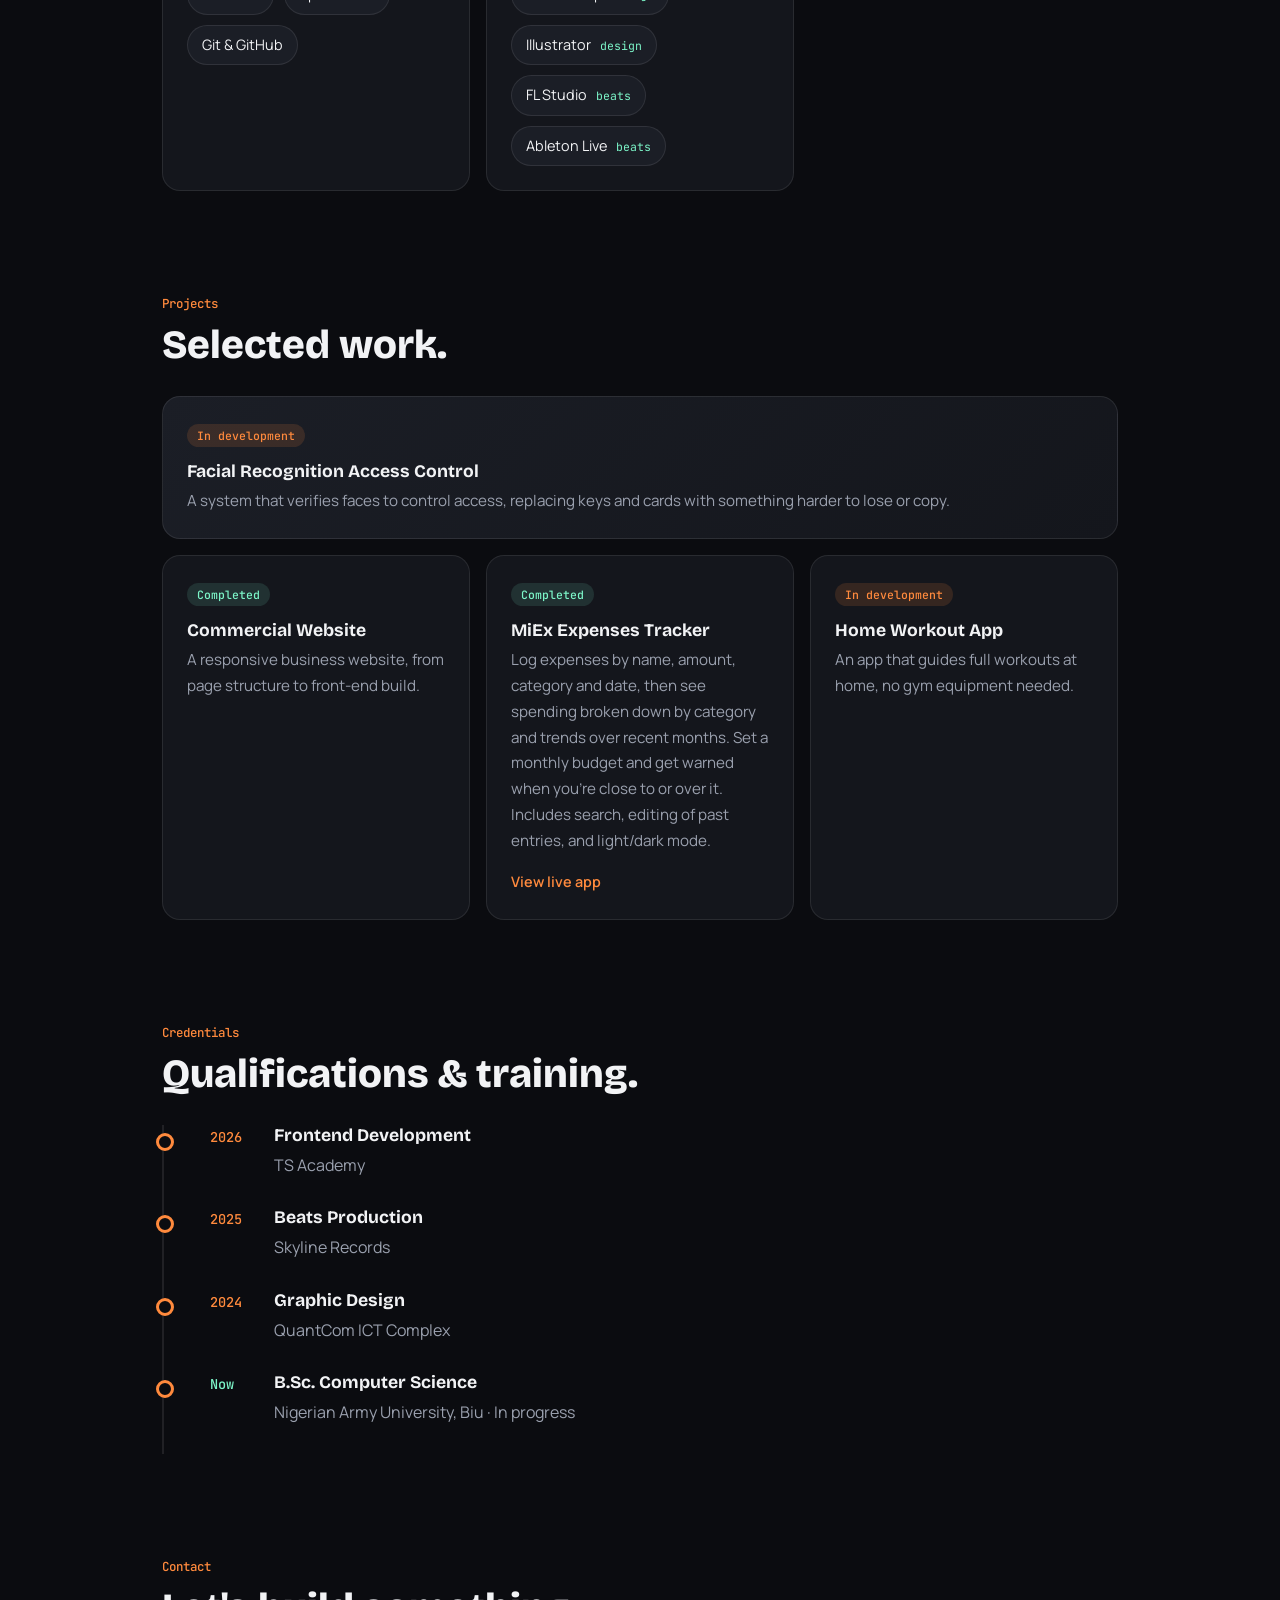
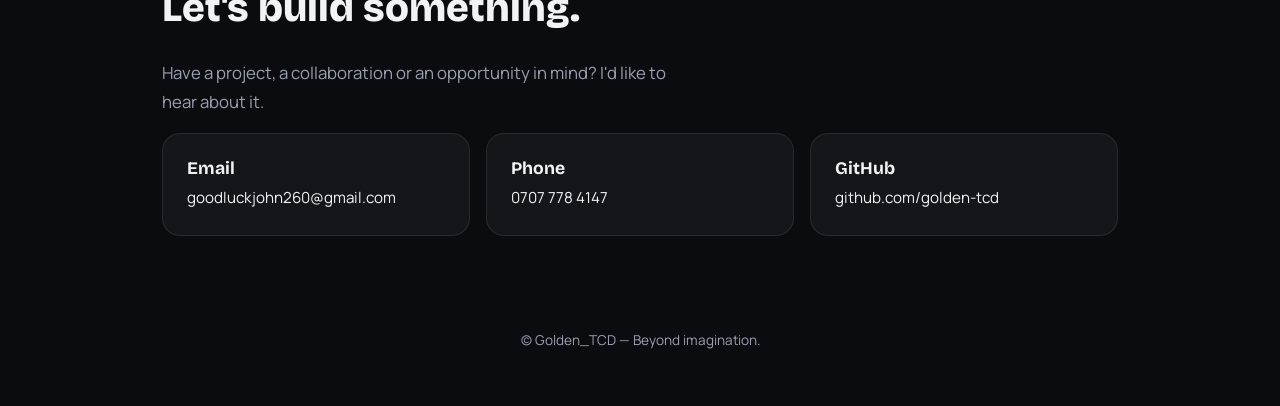
==== commit 11b04e71: "Add files via upload" ====
--- a/index.html
+++ b/index.html
@@ -63,7 +63,7 @@
     <div class="card"><h3>Tools</h3>
       <ul class="chips"><li>VS Code</li><li>Spck Editor</li><li>Git &amp; GitHub</li></ul></div>
     <div class="card"><h3>Creative</h3>
-      <ul class="chips"><li>Graphic design</li><li>Beat production</li></ul></div>
+      <ul class="chips"><li>Photoshop <em>design</em></li><li>Illustrator <em>design</em></li><li>FL Studio <em>beats</em></li><li>Ableton Live <em>beats</em></li></ul></div>
   </div>
 </section>
 
@@ -93,7 +93,7 @@
   <ol class="timeline">
     <li><span class="yr">2026</span><div><h3>Frontend Development</h3><p>TS Academy</p></div></li>
     <li><span class="yr">2025</span><div><h3>Beats Production</h3><p>Skyline Records</p></div></li>
-    <li><span class="yr">2024</span><div><h3>Graphic Design</h3><p>Dess-Jeff ICT Complex</p></div></li>
+    <li><span class="yr">2024</span><div><h3>Graphic Design</h3><p>QuantCom ICT Complex</p></div></li>
     <li><span class="yr now">Now</span><div><h3>B.Sc. Computer Science</h3><p>Nigerian Army University, Biu · In progress</p></div></li>
   </ol>
 </section>
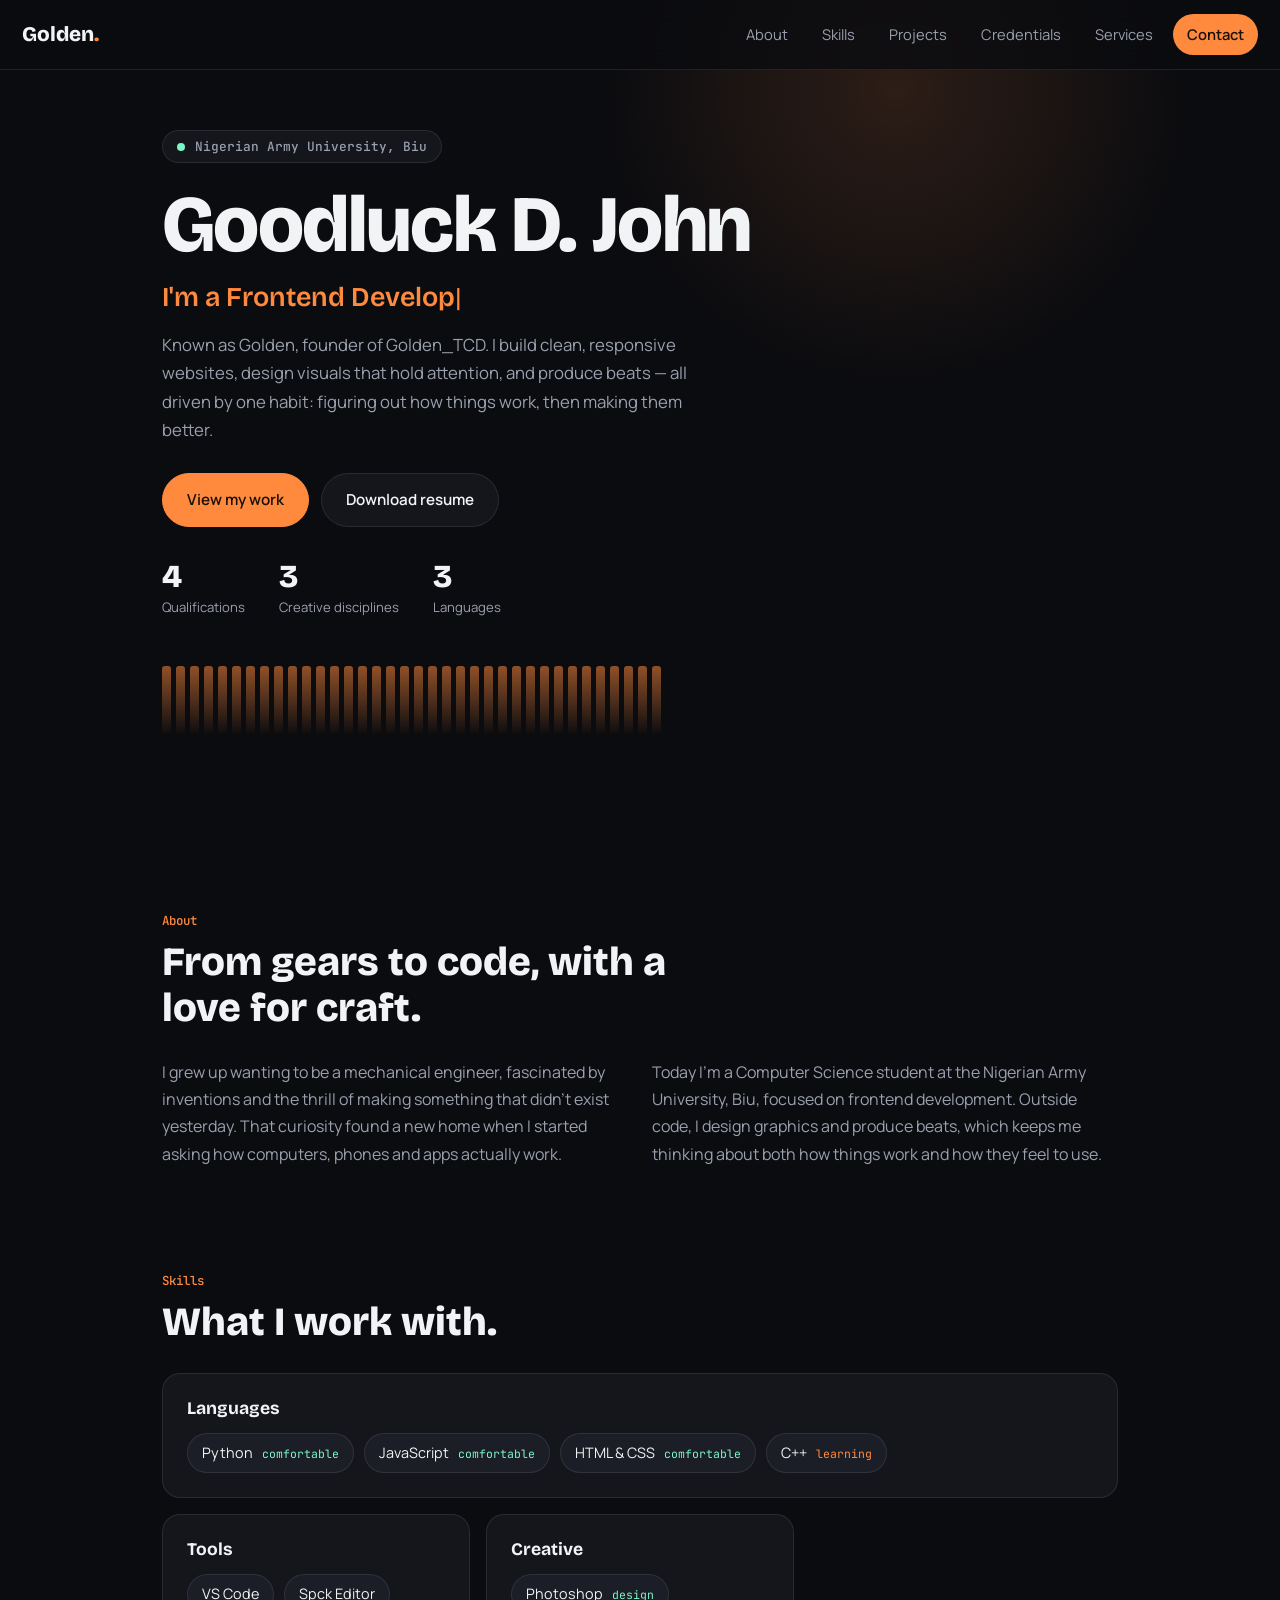
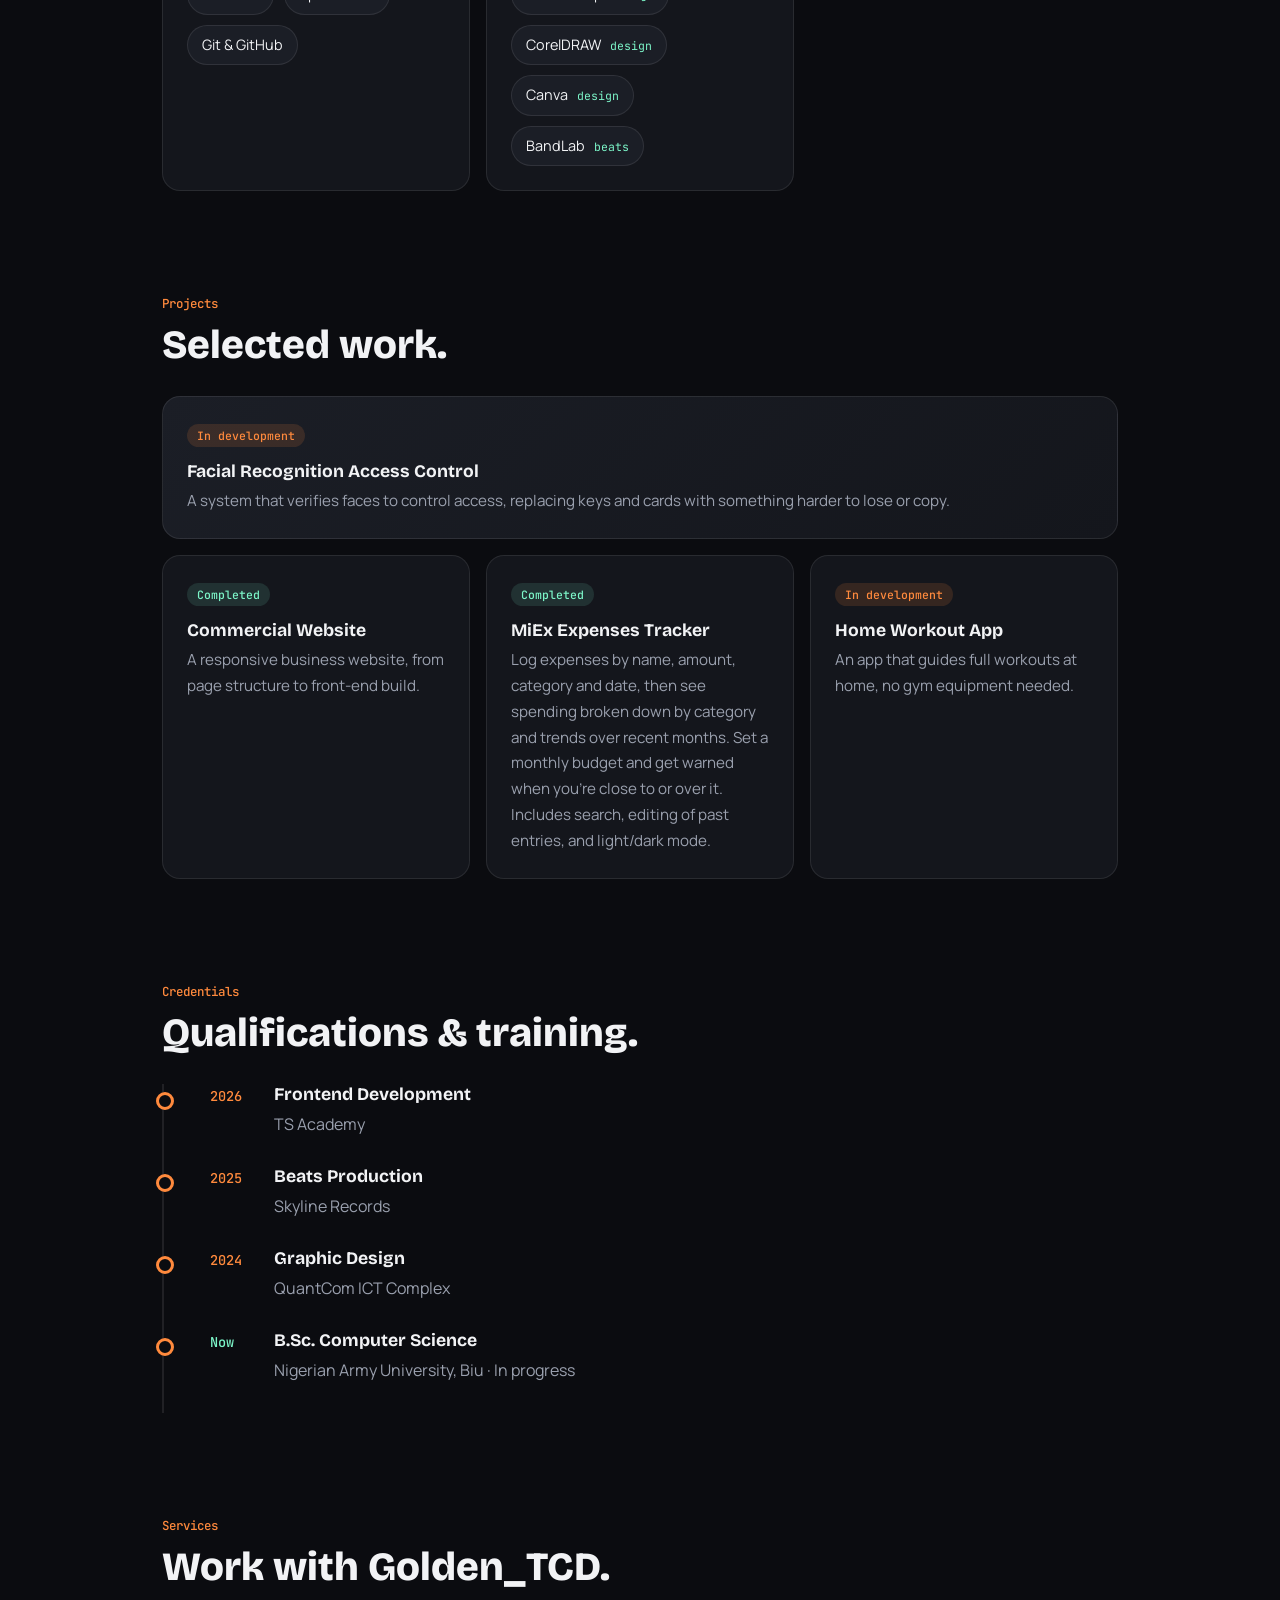
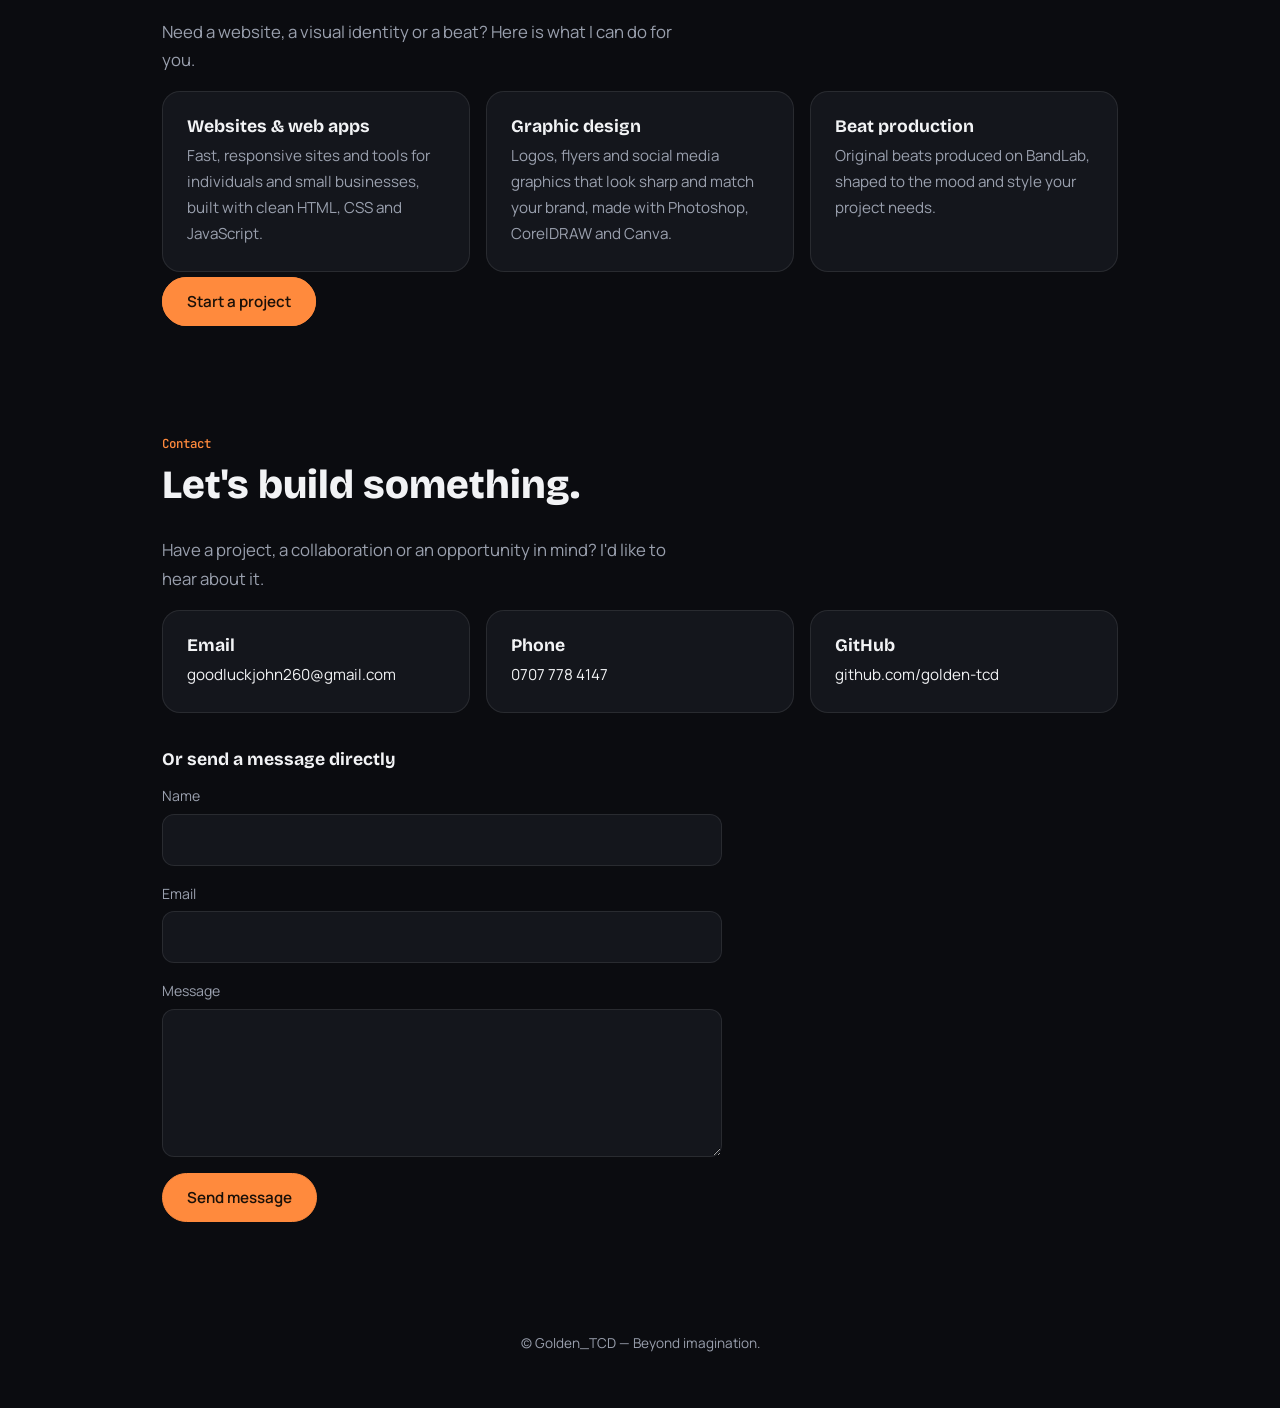
==== commit 21168b87: "Add files via upload" ====
--- a/index.html
+++ b/index.html
@@ -11,6 +11,10 @@
 <meta property="og:image" content="https://golden-tcd.github.io/Golden-Portfolio/social-preview.png">
 <meta property="og:url" content="https://golden-tcd.github.io/Golden-Portfolio/">
 <meta name="twitter:card" content="summary_large_image">
+<!-- Paste your Google Search Console verification tag below once you have it:
+<meta name="google-site-verification" content="YOUR_CODE">
+-->
+<script type="application/ld+json">{"@context":"https://schema.org","@type":"Person","name":"Goodluck D. John","alternateName":"Golden","jobTitle":"Frontend Developer, Graphic Designer and Beat Producer","url":"https://golden-tcd.github.io/Golden-Portfolio/","sameAs":["https://github.com/golden-tcd"],"alumniOf":"Nigerian Army University, Biu"}</script>
 <link rel="icon" type="image/svg+xml" href="favicon.svg">
 <link rel="preconnect" href="https://fonts.googleapis.com">
 <link href="https://fonts.googleapis.com/css2?family=Bricolage+Grotesque:wght@500;700;800&family=Manrope:wght@400;500;600&family=JetBrains+Mono:wght@400;500&display=swap" rel="stylesheet">
@@ -23,7 +27,7 @@
   <a href="#top" class="brand">Golden<span>.</span></a>
   <button class="menu-btn" aria-label="Menu" aria-expanded="false"><span></span><span></span></button>
   <nav class="links" id="links">
-    <a href="#about">About</a><a href="#skills">Skills</a><a href="#projects">Projects</a><a href="#certs">Credentials</a><a href="#contact" class="pill">Contact</a>
+    <a href="#about">About</a><a href="#skills">Skills</a><a href="#projects">Projects</a><a href="#certs">Credentials</a><a href="#services">Services</a><a href="#contact" class="pill">Contact</a>
   </nav>
 </header>
 
@@ -63,7 +67,7 @@
     <div class="card"><h3>Tools</h3>
       <ul class="chips"><li>VS Code</li><li>Spck Editor</li><li>Git &amp; GitHub</li></ul></div>
     <div class="card"><h3>Creative</h3>
-      <ul class="chips"><li>Photoshop <em>design</em></li><li>Illustrator <em>design</em></li><li>FL Studio <em>beats</em></li><li>Ableton Live <em>beats</em></li></ul></div>
+      <ul class="chips"><li>Photoshop <em>design</em></li><li>CorelDRAW <em>design</em></li><li>Canva <em>design</em></li><li>BandLab <em>beats</em></li></ul></div>
   </div>
 </section>
 
@@ -79,8 +83,7 @@
       <p>A responsive business website, from page structure to front-end build.</p></article>
     <article class="card"><span class="badge done">Completed</span>
       <h3>MiEx Expenses Tracker</h3>
-      <p>Log expenses by name, amount, category and date, then see spending broken down by category and trends over recent months. Set a monthly budget and get warned when you're close to or over it. Includes search, editing of past entries, and light/dark mode.</p>
-      <a class="more" href="https://golden-tcd.github.io/MiEx/" target="_blank" rel="noopener">View live app</a></article>
+      <p>Log expenses by name, amount, category and date, then see spending broken down by category and trends over recent months. Set a monthly budget and get warned when you're close to or over it. Includes search, editing of past entries, and light/dark mode.</p></article>
     <article class="card"><span class="badge live">In development</span>
       <h3>Home Workout App</h3>
       <p>An app that guides full workouts at home, no gym equipment needed.</p></article>
@@ -98,6 +101,18 @@
   </ol>
 </section>
 
+<section id="services" class="reveal">
+  <p class="tag">Services</p>
+  <h2>Work with Golden_TCD.</h2>
+  <p class="lead">Need a website, a visual identity or a beat? Here is what I can do for you.</p>
+  <div class="grid">
+    <div class="card"><h3>Websites &amp; web apps</h3><p>Fast, responsive sites and tools for individuals and small businesses, built with clean HTML, CSS and JavaScript.</p></div>
+    <div class="card"><h3>Graphic design</h3><p>Logos, flyers and social media graphics that look sharp and match your brand, made with Photoshop, CorelDRAW and Canva.</p></div>
+    <div class="card"><h3>Beat production</h3><p>Original beats produced on BandLab, shaped to the mood and style your project needs.</p></div>
+  </div>
+  <p><a href="#contact" class="btn primary">Start a project</a></p>
+</section>
+
 <section id="contact" class="reveal">
   <p class="tag">Contact</p>
   <h2>Let's build something.</h2>
@@ -107,6 +122,14 @@
     <a class="card link" href="tel:+2347077784147"><h3>Phone</h3><p>0707 778 4147</p></a>
     <a class="card link" href="https://github.com/golden-tcd" target="_blank" rel="noopener"><h3>GitHub</h3><p>github.com/golden-tcd</p></a>
   </div>
+  <h3 class="formh">Or send a message directly</h3>
+  <form class="form" id="form" action="https://formspree.io/f/YOUR_FORM_ID" method="POST">
+    <label>Name<input name="name" autocomplete="name" required></label>
+    <label>Email<input type="email" name="email" autocomplete="email" required></label>
+    <label>Message<textarea name="message" rows="5" required></textarea></label>
+    <button class="btn primary" type="submit">Send message</button>
+    <p class="note" id="note" role="status"></p>
+  </form>
 </section>
 </main>
 
--- a/style.css
+++ b/style.css
@@ -64,6 +64,14 @@
 .yr{font:500 .85rem var(--mo);color:var(--ac);min-width:44px;padding-top:3px}.yr.now{color:var(--mint)}
 .timeline p{margin:0;color:var(--mu)}
 
+.formh{margin:36px 0 14px}
+.form{display:grid;gap:16px;max-width:560px}
+.form label{display:grid;gap:6px;font-size:.88rem;color:var(--mu)}
+.form input,.form textarea{background:var(--s1);border:1px solid var(--bd);border-radius:12px;padding:13px 14px;color:var(--tx);font:inherit;width:100%}
+.form input:focus,.form textarea:focus{outline:none;border-color:var(--ac)}
+.form .btn{justify-self:start;cursor:pointer;font-family:inherit}
+.note{margin:0;font-size:.9rem;color:var(--mint)}
+#services .btn{margin-top:26px}
 footer{text-align:center;color:var(--mu);font-size:.85rem;padding:60px 22px 40px}
 
 /* motion */
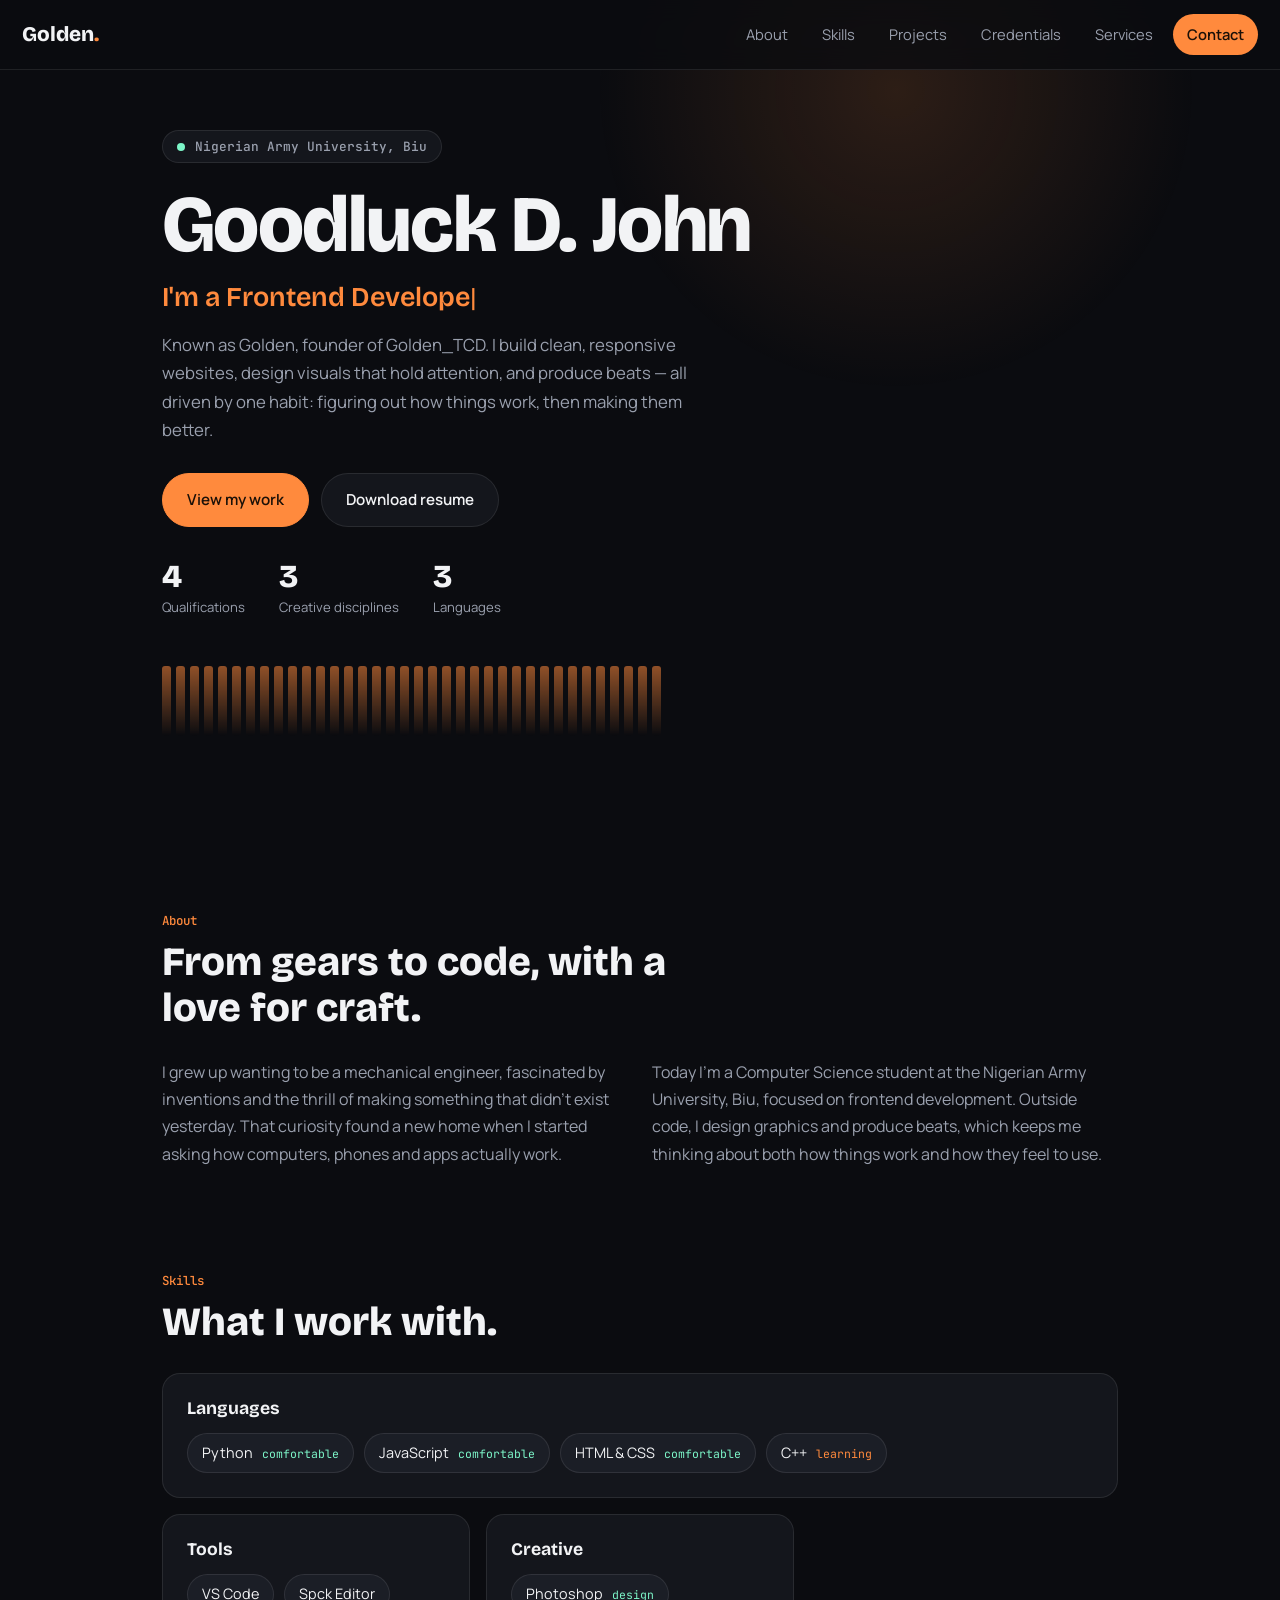
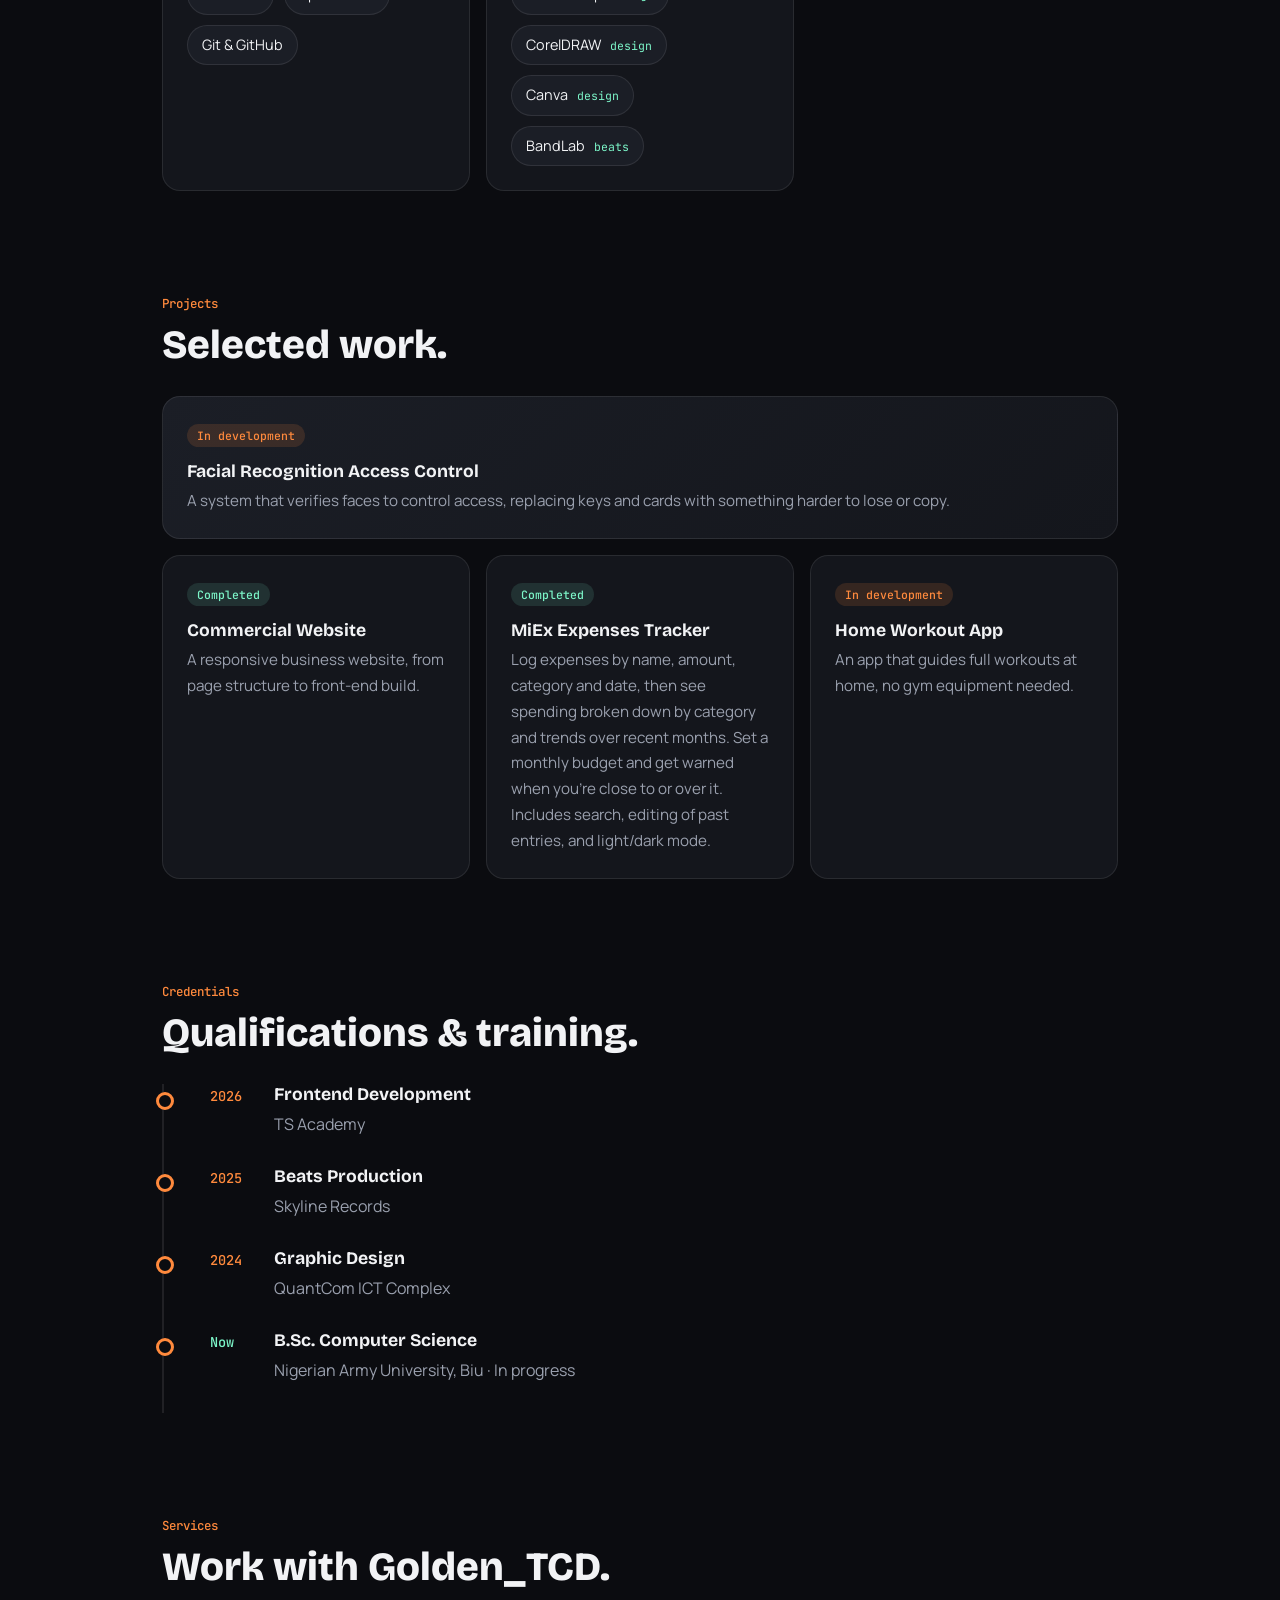
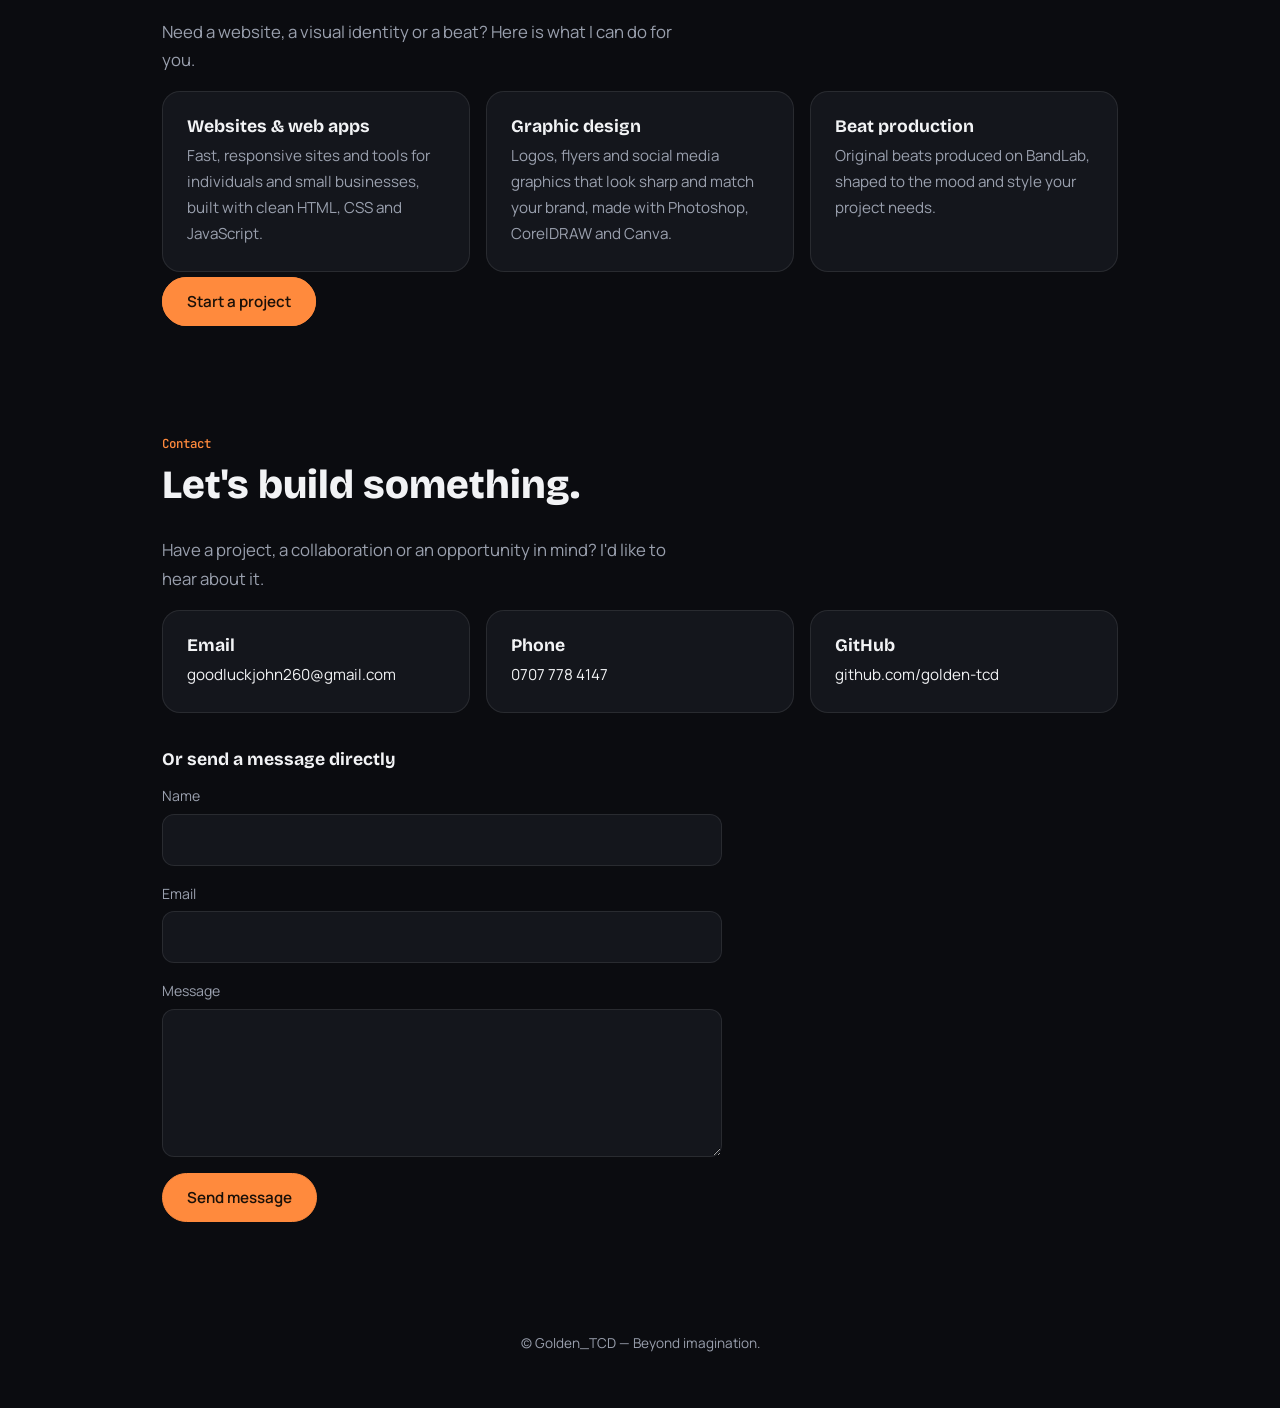
==== commit e3f3571b: "Add Google Search Console verification meta tag" ====
--- a/index.html
+++ b/index.html
@@ -11,9 +11,7 @@
 <meta property="og:image" content="https://golden-tcd.github.io/Golden-Portfolio/social-preview.png">
 <meta property="og:url" content="https://golden-tcd.github.io/Golden-Portfolio/">
 <meta name="twitter:card" content="summary_large_image">
-<!-- Paste your Google Search Console verification tag below once you have it:
-<meta name="google-site-verification" content="YOUR_CODE">
--->
+<meta name="google-site-verification" content="vtZdOfUOVCbdnAMkiczraJOBLwkXnXtF-ywyfQ14Xc0" />
 <script type="application/ld+json">{"@context":"https://schema.org","@type":"Person","name":"Goodluck D. John","alternateName":"Golden","jobTitle":"Frontend Developer, Graphic Designer and Beat Producer","url":"https://golden-tcd.github.io/Golden-Portfolio/","sameAs":["https://github.com/golden-tcd"],"alumniOf":"Nigerian Army University, Biu"}</script>
 <link rel="icon" type="image/svg+xml" href="favicon.svg">
 <link rel="preconnect" href="https://fonts.googleapis.com">
